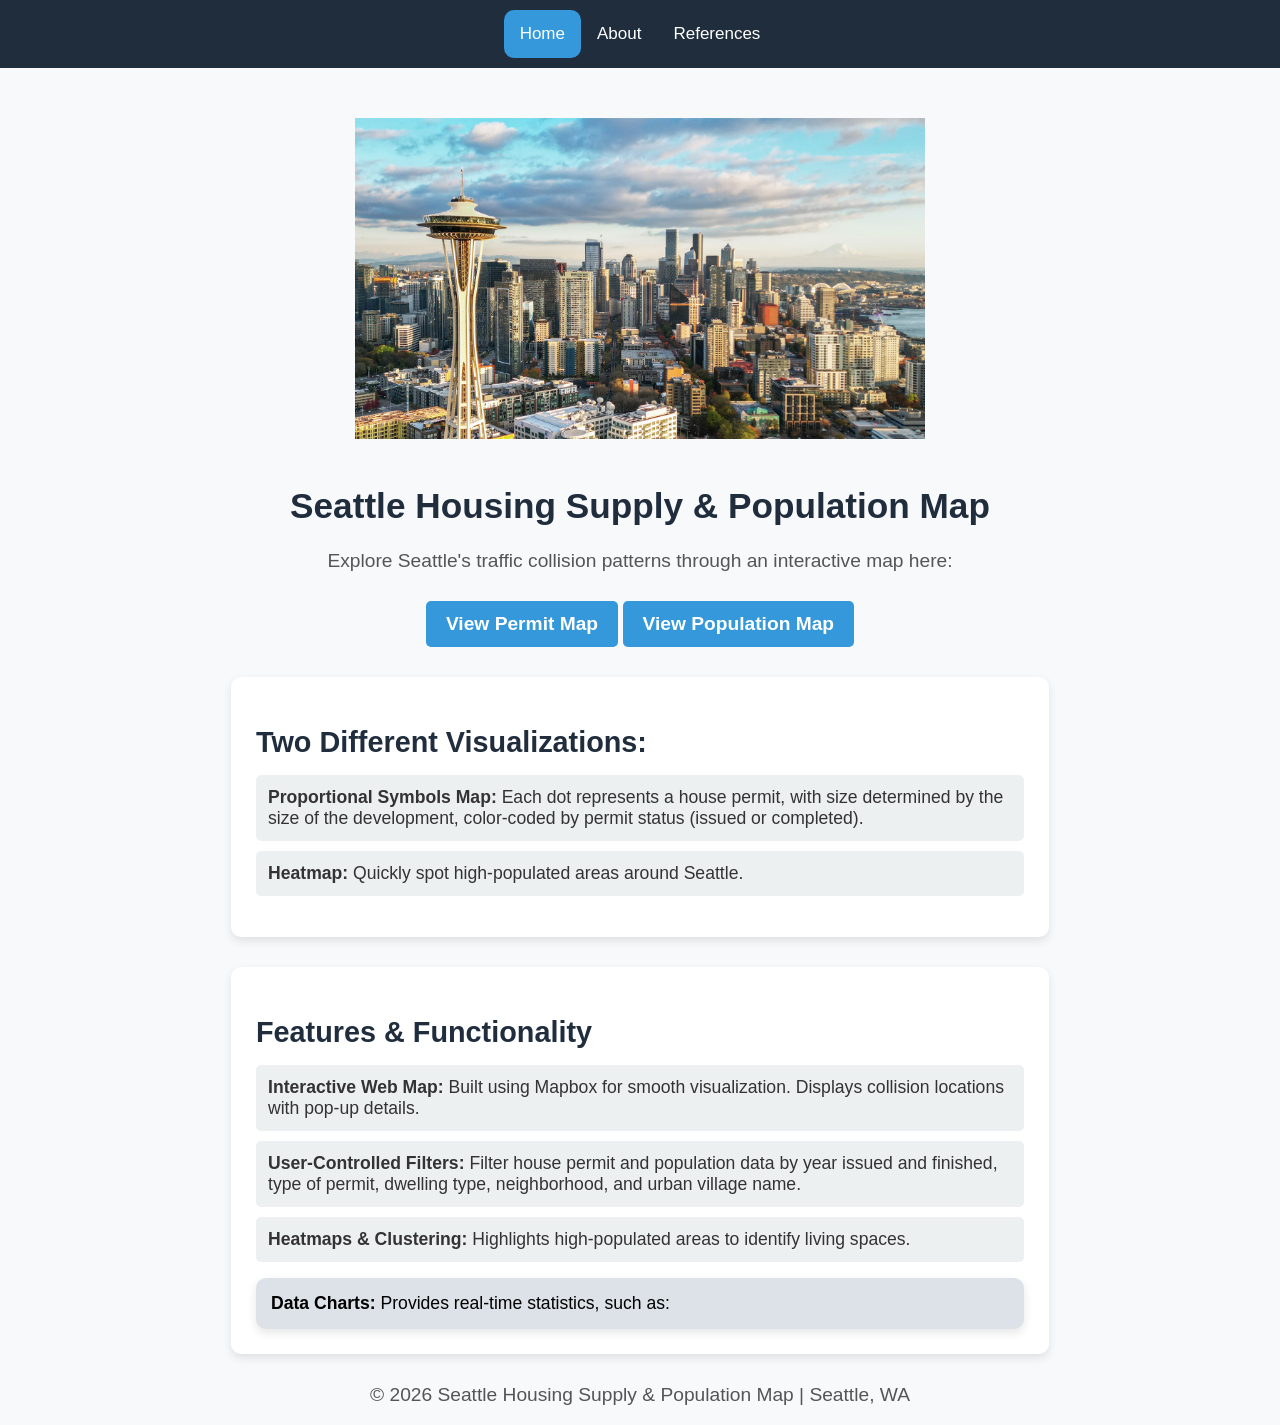
==== index.html @ 1f5eea39 "added button to pop_map" ====
<!DOCTYPE html>
<html lang="en">
<head>
    <meta charset="UTF-8">
    <meta name="viewport" content="width=device-width, initial-scale=1.0">
    <title>Seattle Housing Supply & Population Map</title>
    <link rel="stylesheet" href="css/webstyle.css">
    <link rel="icon" type="image/png" href="img/map_favicon.png">
    <link rel="stylesheet" href="https://cdnjs.cloudflare.com/ajax/libs/font-awesome/4.7.0/css/font-awesome.min.css">
</head>
<body>
    <div class="topnav" id="myTopnav">
        <a href="house_map.html" class="active">Home</a>
        <a href="about.html">About</a>
        <a href="references.html">References</a>
        <a href="javascript:void(0);" class="icon" onclick="toggleMenu()">
            <i class="fa fa-bars"></i>
        </a>
    </div>

    <header>
        <img src="img/seattle_view.jpg" alt="Pic of Seattle" class="front-page-image">
        <h1>Seattle Housing Supply & Population Map</h1>
        <p>Explore Seattle's traffic collision patterns through an interactive map here:</p>
        <a href="house_map.html" class="map-button">View Permit Map</a>
        <a href="pop_map.html" class="map-button">View Population Map</a>
    </header>

    <div class="content">
        <h2>Two Different Visualizations:</h2>
        <ul>
            <li><strong>Proportional Symbols Map:</strong> Each dot represents a house permit, with size determined by the size of the development, color-coded by permit status (issued or completed).</li>
            <li><strong>Heatmap:</strong> Quickly spot high-populated areas around Seattle.</li>
        </ul>
    </div>

    <div class="content">
        <h2>Features & Functionality</h2>
        <ul>
            <li><strong>Interactive Web Map:</strong> Built using Mapbox for smooth visualization. Displays collision locations with pop-up details.</li>
            <li><strong>User-Controlled Filters:</strong> Filter house permit and population data by year issued and finished, type of permit, dwelling type, neighborhood, and urban village name.</li>
            <li><strong>Heatmaps & Clustering:</strong> Highlights high-populated areas to identify living spaces.</li>
        </ul>
        
        <button class="accordion"><strong>Data Charts: </strong>Provides real-time statistics, such as:</button>
        <div class="panel">
            <ul>
                <li>🔹 Yearly housing permits.</li>
                <li>🔹 Trends over time.</li>
            </ul>
        </div>
    </div>

    <footer>
        <p>© 2026 Seattle Housing Supply & Population Map | Seattle, WA</p>
    </footer>

    <script>
        function toggleMenu() {
            var x = document.getElementById("myTopnav");
            if (x.className === "topnav") {
                x.className += " responsive";
            } else {
                x.className = "topnav";
            }
        }
    </script>

    <script src="js/actions.js"></script>

</body>
</html>
---- css/webstyle.css ----
/* Global Styles */
body {
  font-family: 'Inter', sans-serif;
  margin: 0;
  padding: 0;
  background-color: #f8f9fa;
  color: #333;
  text-align: center;
}

/* Top Navigation Bar */
.topnav {
  background-color: #1f2d3d; /* Match original nav color */
  overflow: hidden;
  display: flex;
  justify-content: center;
  padding: 10px 0;
}

.topnav a {
  color: #ffffff;
  text-align: center;
  padding: 14px 16px;
  text-decoration: none;
  font-size: 17px;
  transition: 0.3s;
}

.topnav a:hover {
  background-color: #c5c5c5;
  color: #1f2d3d;
  border-radius: 10px;
}

.topnav a.active {
  background-color: #3498db;
  color: white;
  border-radius: 10px;
}

/* Responsive Menu Button */
.topnav .icon {
  display: none;
  color: white;
  font-size: 22px;
  cursor: pointer;
  padding: 14px 16px;
}

/* Responsive Design */
@media (max-width: 768px) {
  .topnav a { display: none; }
  .topnav a.icon {
    float: right;
    display: block;
  }

  .topnav.responsive {
    flex-direction: column;
    align-items: center;
  }

  .topnav.responsive a {
    display: block;
    width: 100%;
    text-align: center;
  }
}

/* Main Navigation Bar */
nav {
  background: #1f2d3d;
  padding: 15px 0;
}

nav ul {
  list-style: none;
  padding: 0;
  margin: 0;
  display: flex;
  justify-content: center;
}

nav ul li {
  margin: 0 20px;
}

nav ul li a {
  display: block;
  text-decoration: none;
  color: #ffffff;
  font-size: 18px;
  font-weight: 600;
  padding: 12px 20px;
  transition: background 0.3s, color 0.3s;
  border-radius: 10px;
}

nav ul li a:hover {
  background: #c5c5c5;
  color: #1f2d3d;
}

/* Accordion Styling */
.accordion {
  background-color: #dce2e7; /* Match navigation bar color */
  color: #000000;
  cursor: pointer;
  padding: 15px;
  width: 100%;
  text-align: left;
  font-size: 1.1em;
  font-weight: normal;
  border: none;
  outline: none;
  border-radius: 10px;
  transition: background 0.3s, color 0.3s;
  box-shadow: 0 4px 10px rgba(0, 0, 0, 0.1);
}

.accordion:hover, .accordion.active {
  background-color: #93bad4; /* Match active nav link */
  color: rgb(0, 0, 0);
}

/* Style the accordion panel */
.panel {
  padding: 15px;
  background: #ffffff;
  display: none;
  overflow: hidden;
  border-radius: 10px;
  box-shadow: 0 4px 10px rgba(0, 0, 0, 0.1);
  margin-top: 10px;
}

/* Header */
header {
  margin-top: 50px;
}

h1 {
  font-size: 2.2em;
  font-weight: 700;
  color: #1f2d3d;
}

p {
  font-size: 1.2em;
  color: #555;
}

/* Front Page Image */
.front-page-image {
  width: 570px;
  height: auto;
  margin-bottom: 20px;
}

/* Map Button */
.map-button {
  display: inline-block;
  padding: 12px 20px;
  margin-top: 10px;
  font-size: 1.2em;
  font-weight: bold;
  color: white;
  background: #3498db;
  text-decoration: none;
  border-radius: 5px;
  transition: 0.3s;
}

.map-button:hover {
  background: #217dbb;
}

/* Content Box */
.content {
  background: #ffffff;
  padding: 25px;
  margin: 30px auto;
  width: 60%;
  border-radius: 10px;
  box-shadow: 0 4px 10px rgba(0, 0, 0, 0.1);
  text-align: left;
}

.content h2 {
  color: #1f2d3d;
  font-size: 1.8em;
  margin-bottom: 15px;
}

/* List Styling */
ul {
  list-style: none;
  padding: 0;
}

ul li {
  background: #ecf0f1;
  margin: 10px 0;
  padding: 12px;
  border-radius: 5px;
  font-size: 1.1em;
  transition: 0.3s;
}

/* Responsive Design */
@media (max-width: 768px) {
  .content {
      width: 90%;
  }
}
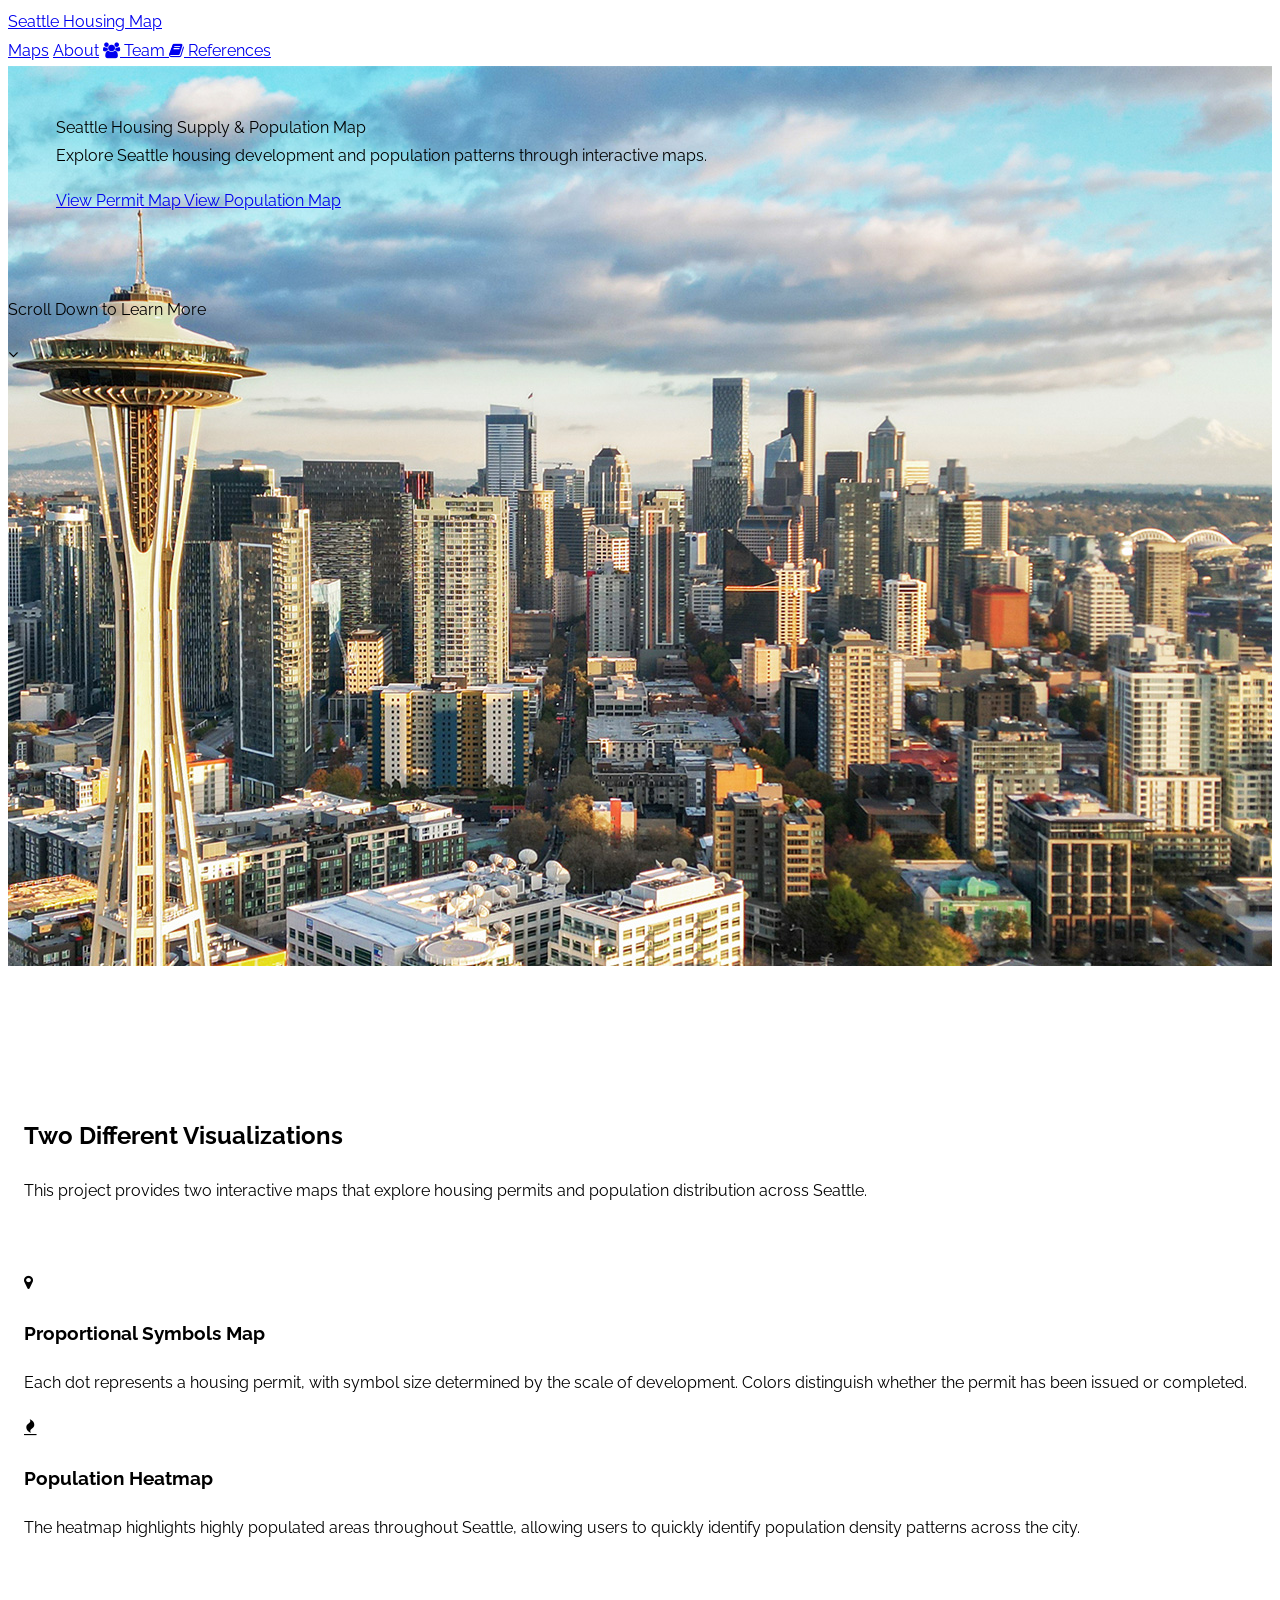
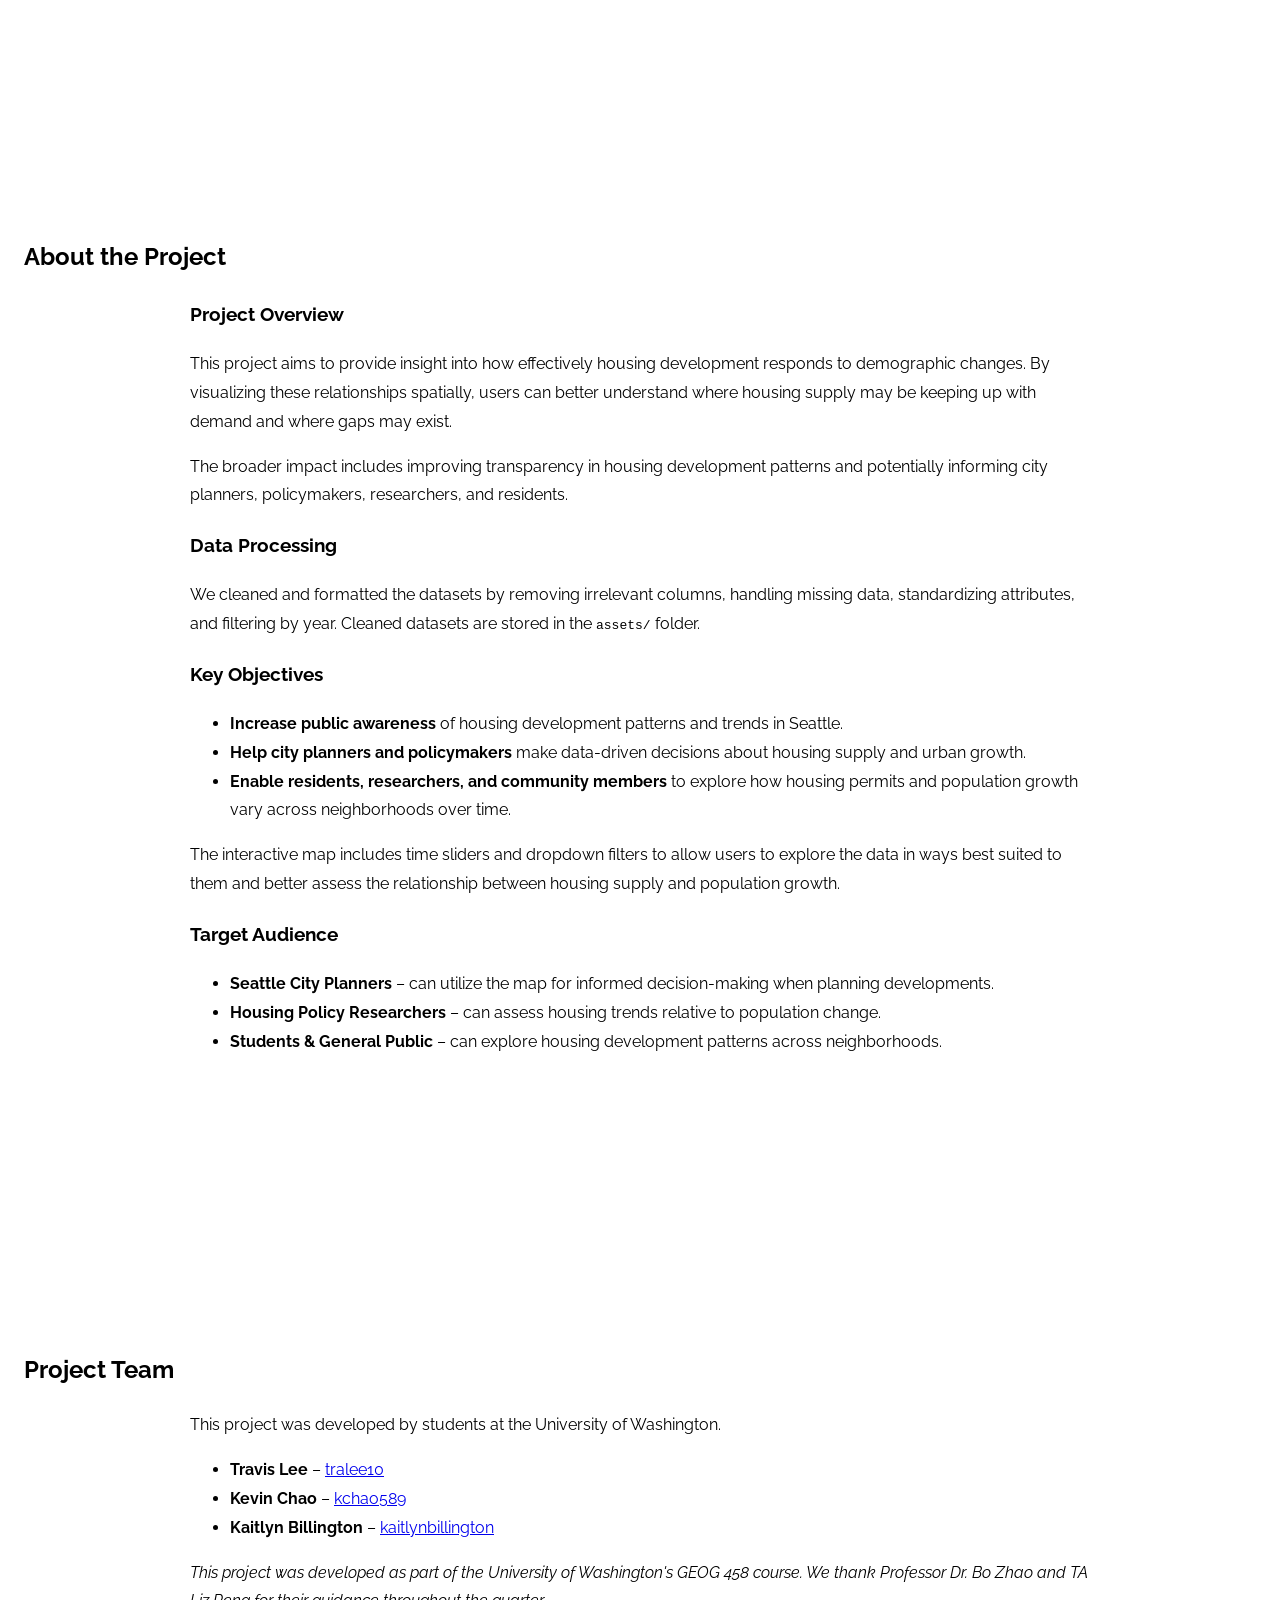
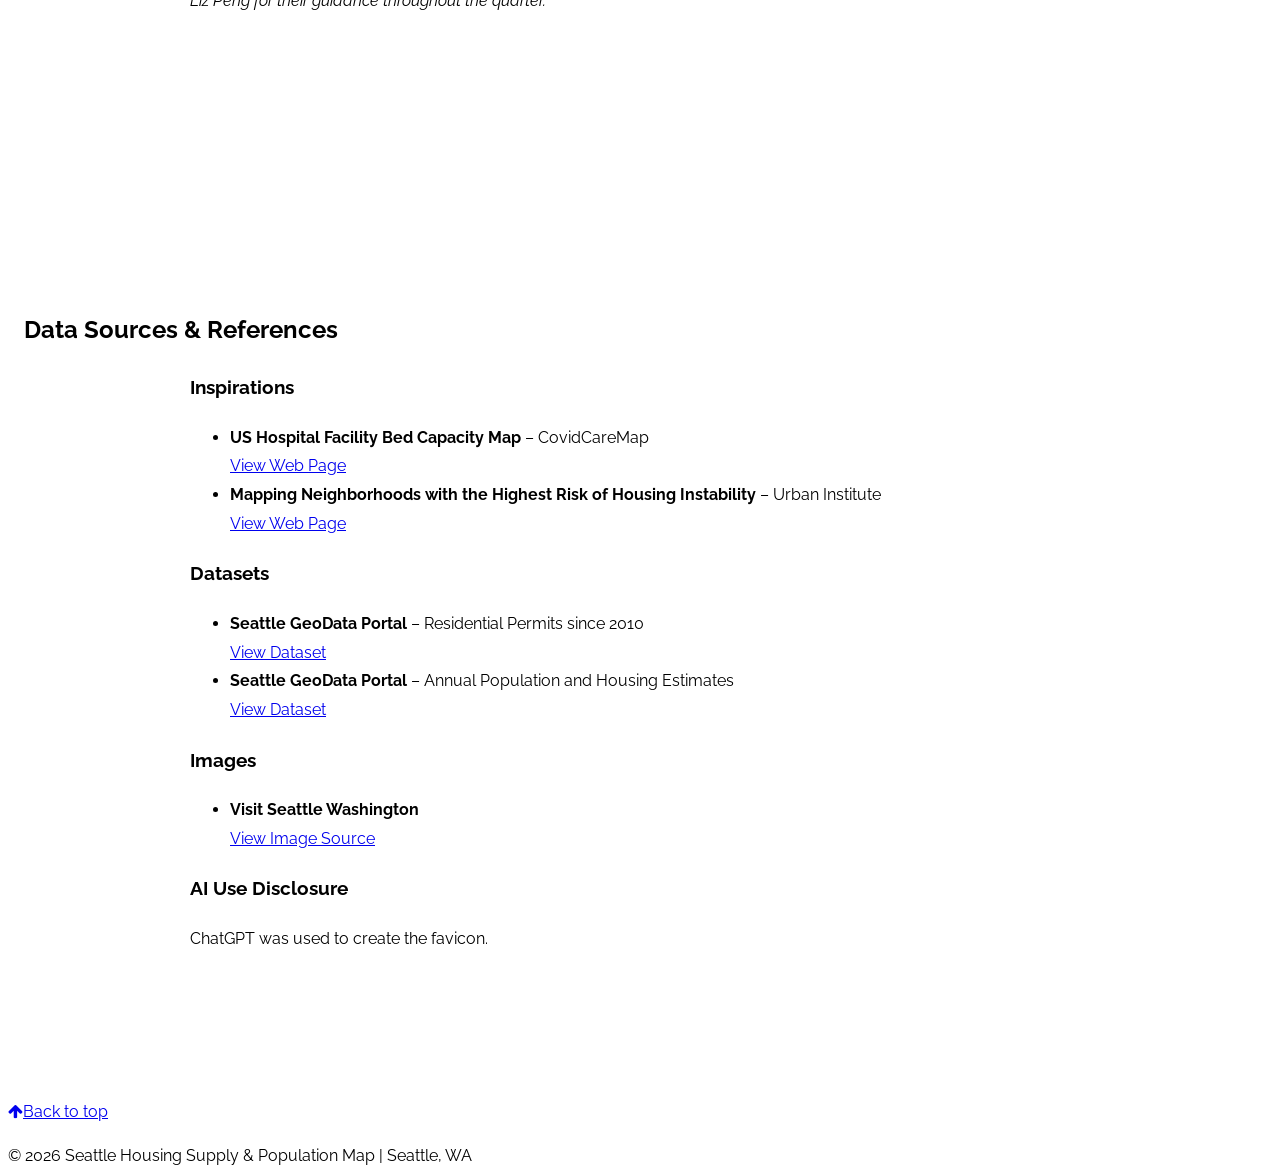
==== commit cc6201d1: "Add files via upload" ====
--- a/index.html
+++ b/index.html
@@ -1,72 +1,356 @@
 <!DOCTYPE html>
-<html lang="en">
+<html>
 <head>
-    <meta charset="UTF-8">
-    <meta name="viewport" content="width=device-width, initial-scale=1.0">
-    <title>Seattle Housing Supply & Population Map</title>
-    <link rel="stylesheet" href="css/webstyle.css">
-    <link rel="icon" type="image/png" href="img/map_favicon.png">
-    <link rel="stylesheet" href="https://cdnjs.cloudflare.com/ajax/libs/font-awesome/4.7.0/css/font-awesome.min.css">
+
+<title>Seattle Housing Supply & Population Map</title>
+<meta charset="UTF-8">
+<meta name="viewport" content="width=device-width, initial-scale=1">
+<link rel="stylesheet" href="https://www.w3schools.com/w3css/5/w3.css">
+<link rel="stylesheet" href="https://fonts.googleapis.com/css?family=Raleway">
+<link rel="stylesheet" href="https://cdnjs.cloudflare.com/ajax/libs/font-awesome/4.7.0/css/font-awesome.min.css">
+
+<link rel="icon" type="image/png" href="img/map_favicon.png">
+<style>
+
+body,h1,h2,h3,h4,h5,h6{
+font-family:"Raleway",sans-serif
+}
+
+body,html{
+height:100%;
+line-height:1.8;
+scroll-behavior:smooth;
+}
+
+/* header image */
+
+.bgimg{
+background-position:center;
+background-size:cover;
+background-image:url("img/seattle_view.jpg");
+min-height:100%;
+}
+
+</style>
+
 </head>
+
+
 <body>
-    <div class="topnav" id="myTopnav">
-        <a href="house_map.html" class="active">Home</a>
-        <a href="about.html">About</a>
-        <a href="references.html">References</a>
-        <a href="javascript:void(0);" class="icon" onclick="toggleMenu()">
-            <i class="fa fa-bars"></i>
-        </a>
-    </div>
-
-    <header>
-        <img src="img/seattle_view.jpg" alt="Pic of Seattle" class="front-page-image">
-        <h1>Seattle Housing Supply & Population Map</h1>
-        <p>Explore Seattle's traffic collision patterns through an interactive map here:</p>
-        <a href="house_map.html" class="map-button">View Permit Map</a>
-        <a href="pop_map.html" class="map-button">View Population Map</a>
-    </header>
-
-    <div class="content">
-        <h2>Two Different Visualizations:</h2>
-        <ul>
-            <li><strong>Proportional Symbols Map:</strong> Each dot represents a house permit, with size determined by the size of the development, color-coded by permit status (issued or completed).</li>
-            <li><strong>Heatmap:</strong> Quickly spot high-populated areas around Seattle.</li>
-        </ul>
-    </div>
-
-    <div class="content">
-        <h2>Features & Functionality</h2>
-        <ul>
-            <li><strong>Interactive Web Map:</strong> Built using Mapbox for smooth visualization. Displays collision locations with pop-up details.</li>
-            <li><strong>User-Controlled Filters:</strong> Filter house permit and population data by year issued and finished, type of permit, dwelling type, neighborhood, and urban village name.</li>
-            <li><strong>Heatmaps & Clustering:</strong> Highlights high-populated areas to identify living spaces.</li>
-        </ul>
-        
-        <button class="accordion"><strong>Data Charts: </strong>Provides real-time statistics, such as:</button>
-        <div class="panel">
-            <ul>
-                <li>🔹 Yearly housing permits.</li>
-                <li>🔹 Trends over time.</li>
-            </ul>
-        </div>
-    </div>
-
-    <footer>
-        <p>© 2026 Seattle Housing Supply & Population Map | Seattle, WA</p>
-    </footer>
-
-    <script>
-        function toggleMenu() {
-            var x = document.getElementById("myTopnav");
-            if (x.className === "topnav") {
-                x.className += " responsive";
-            } else {
-                x.className = "topnav";
-            }
-        }
-    </script>
-
-    <script src="js/actions.js"></script>
+
+<!-- NAVBAR -->
+
+<div class="w3-top">
+<div class="w3-bar w3-white w3-card">
+
+<a href="#home" class="w3-bar-item w3-button w3-wide">
+Seattle Housing Map
+</a>
+
+<div class="w3-right w3-hide-small">
+
+<a href="#maps" class="w3-bar-item w3-button">Maps</a>
+<a href="#about" class="w3-bar-item w3-button">About</a>
+
+<a href="#team" class="w3-bar-item w3-button">
+<i class="fa fa-users"></i> Team
+</a>
+
+<a href="#references" class="w3-bar-item w3-button">
+<i class="fa fa-book"></i> References
+</a>
+
+</div>
+
+</div>
+</div>
+
+
+
+<!-- HEADER -->
+
+<header class="bgimg w3-display-container w3-grayscale-min" id="home">
+
+<div class="w3-display-left w3-text-white" style="padding:48px">
+
+<span class="w3-jumbo w3-hide-small">
+Seattle Housing Supply & Population Map
+</span>
+
+<br>
+
+<span class="w3-large">
+Explore Seattle housing development and population patterns through interactive maps.
+</span>
+
+<p>
+
+<a href="house_map.html"
+class="w3-button w3-white w3-padding-large w3-large w3-margin-top">
+
+View Permit Map
+
+</a>
+
+<a href="pop_map.html"
+class="w3-button w3-light-grey w3-padding-large w3-large w3-margin-top">
+
+View Population Map
+
+</a>
+
+</p>
+
+</div>
+
+<div class="w3-display-bottommiddle w3-text-white w3-center" style="padding-bottom:24px">
+<p class="w3-large">Scroll Down to Learn More</p>
+<i class="fa fa-angle-down w3-xlarge"></i>
+</div>
+
+</header>
+
+
+
+<!-- MAPS SECTION -->
+
+<div class="w3-container w3-center" style="padding:128px 16px" id="maps">
+
+<h2>Two Different Visualizations</h2>
+
+<p class="w3-large">
+This project provides two interactive maps that explore housing permits and population distribution across Seattle.
+</p>
+
+<div class="w3-row-padding" style="margin-top:64px">
+
+<div class="w3-half">
+
+<i class="fa fa-map-marker w3-margin-bottom w3-jumbo"></i>
+
+<h3>Proportional Symbols Map</h3>
+
+<p>
+Each dot represents a housing permit, with symbol size determined by the scale of development.
+Colors distinguish whether the permit has been issued or completed.
+</p>
+
+</div>
+
+<div class="w3-half">
+
+<i class="fa fa-fire w3-margin-bottom w3-jumbo"></i>
+
+<h3>Population Heatmap</h3>
+
+<p>
+The heatmap highlights highly populated areas throughout Seattle, allowing users to quickly identify
+population density patterns across the city.
+</p>
+
+</div>
+
+</div>
+
+</div>
+
+
+
+<!-- ABOUT SECTION -->
+
+<div class="w3-container w3-light-grey" style="padding:128px 16px" id="about">
+
+<h2 class="w3-center">About the Project</h2>
+
+<div style="max-width:900px;margin:auto">
+
+<h3>Project Overview</h3>
+
+<p>
+This project aims to provide insight into how effectively housing development responds to demographic changes.
+By visualizing these relationships spatially, users can better understand where housing supply may be keeping
+up with demand and where gaps may exist.
+</p>
+
+<p>
+The broader impact includes improving transparency in housing development patterns and potentially informing
+city planners, policymakers, researchers, and residents.
+</p>
+
+
+<h3>Data Processing</h3>
+
+<p>
+We cleaned and formatted the datasets by removing irrelevant columns, handling missing data,
+standardizing attributes, and filtering by year. Cleaned datasets are stored in the
+<code>assets/</code> folder.
+</p>
+
+
+<h3>Key Objectives</h3>
+
+<ul>
+
+<li><strong>Increase public awareness</strong> of housing development patterns and trends in Seattle.</li>
+<li><strong>Help city planners and policymakers</strong> make data-driven decisions about housing supply and urban growth.</li>
+<li><strong>Enable residents, researchers, and community members</strong> to explore how housing permits and population growth vary across neighborhoods over time.</li>
+
+</ul>
+
+<p>
+The interactive map includes time sliders and dropdown filters to allow users to explore the data
+in ways best suited to them and better assess the relationship between housing supply and population growth.
+</p>
+
+<h3>Target Audience</h3>
+
+<ul>
+
+<li><strong>Seattle City Planners</strong> – can utilize the map for informed decision-making when planning developments.</li>
+<li><strong>Housing Policy Researchers</strong> – can assess housing trends relative to population change.</li>
+<li><strong>Students & General Public</strong> – can explore housing development patterns across neighborhoods.</li>
+
+</ul>
+
+</div>
+
+</div>
+
+
+<!-- TEAM SECTION -->
+
+<div class="w3-container" style="padding:128px 16px" id="team">
+    
+<h2 class="w3-center">Project Team</h2>
+
+<div style="max-width:900px;margin:auto">
+
+<p class="w3-large w3-center">
+This project was developed by students at the University of Washington.
+</p>
+
+<ul>
+
+<li><strong>Travis Lee</strong> – 
+<a href="https://github.com/tralee10" target="_blank">tralee10</a>
+</li>
+
+<li><strong>Kevin Chao</strong> – 
+<a href="https://github.com/kchao589" target="_blank">kchao589</a>
+</li>
+
+<li><strong>Kaitlyn Billington</strong> – 
+<a href="https://github.com/kaitlynbillington" target="_blank">kaitlynbillington</a>
+</li>
+
+</ul>
+
+<p>
+<i>
+This project was developed as part of the University of Washington's GEOG 458 course.
+We thank Professor Dr. Bo Zhao and TA Liz Peng for their guidance throughout the quarter.
+</i>
+</p>
+
+</div>
+
+</div>
+
+
+
+<!-- REFERENCES -->
+
+<div class="w3-container w3-light-grey" style="padding:128px 16px" id="references">
+
+<h2 class="w3-center">Data Sources & References</h2>
+
+<div style="max-width:900px;margin:auto">
+
+<h3>Inspirations</h3>
+
+<ul>
+
+<li>
+<strong>US Hospital Facility Bed Capacity Map</strong> – CovidCareMap
+<br>
+<a href="https://www.covidcaremap.org/maps/us-healthcare-system-capacity/#3.5/38/-96" target="_blank">
+View Web Page
+</a>
+</li>
+
+<li>
+<strong>Mapping Neighborhoods with the Highest Risk of Housing Instability</strong> – Urban Institute
+<br>
+<a href="https://www.urban.org/data-tools/mapping-neighborhoods-highest-risk-housing-instability-and-homelessness" target="_blank">
+View Web Page
+</a>
+</li>
+
+</ul>
+
+
+<h3>Datasets</h3>
+
+<ul>
+
+<li>
+<strong>Seattle GeoData Portal</strong> – Residential Permits since 2010
+<br>
+<a href="https://data-seattlecitygis.opendata.arcgis.com/datasets/SeattleCityGIS::built-units-since-2010/about" target="_blank">
+View Dataset
+</a>
+</li>
+
+<li>
+<strong>Seattle GeoData Portal</strong> – Annual Population and Housing Estimates
+<br>
+<a href="https://data-seattlecitygis.opendata.arcgis.com/datasets/SeattleCityGIS::annual-population-and-housing-estimates-for-2020-census-blocks-in-seattle/about" target="_blank">
+View Dataset
+</a>
+</li>
+
+</ul>
+
+
+<h3>Images</h3>
+
+<ul>
+
+<li>
+<strong>Visit Seattle Washington</strong>
+<br>
+<a href="https://visitseattle.org/" target="_blank">
+View Image Source
+</a>
+</li>
+
+</ul>
+
+
+<h3>AI Use Disclosure</h3>
+
+<p>
+ChatGPT was used to create the favicon.
+</p>
+
+</div>
+
+</div>
+
+
+
+<!-- FOOTER -->
+
+<footer class="w3-center w3-black w3-padding-64">
+
+<a href="#home" class="w3-button w3-light-grey">
+<i class="fa fa-arrow-up w3-margin-right"></i>Back to top
+</a>
+
+<p>© 2026 Seattle Housing Supply & Population Map | Seattle, WA</p>
+
+</footer>
+
 
 </body>
-</html>
+</html>
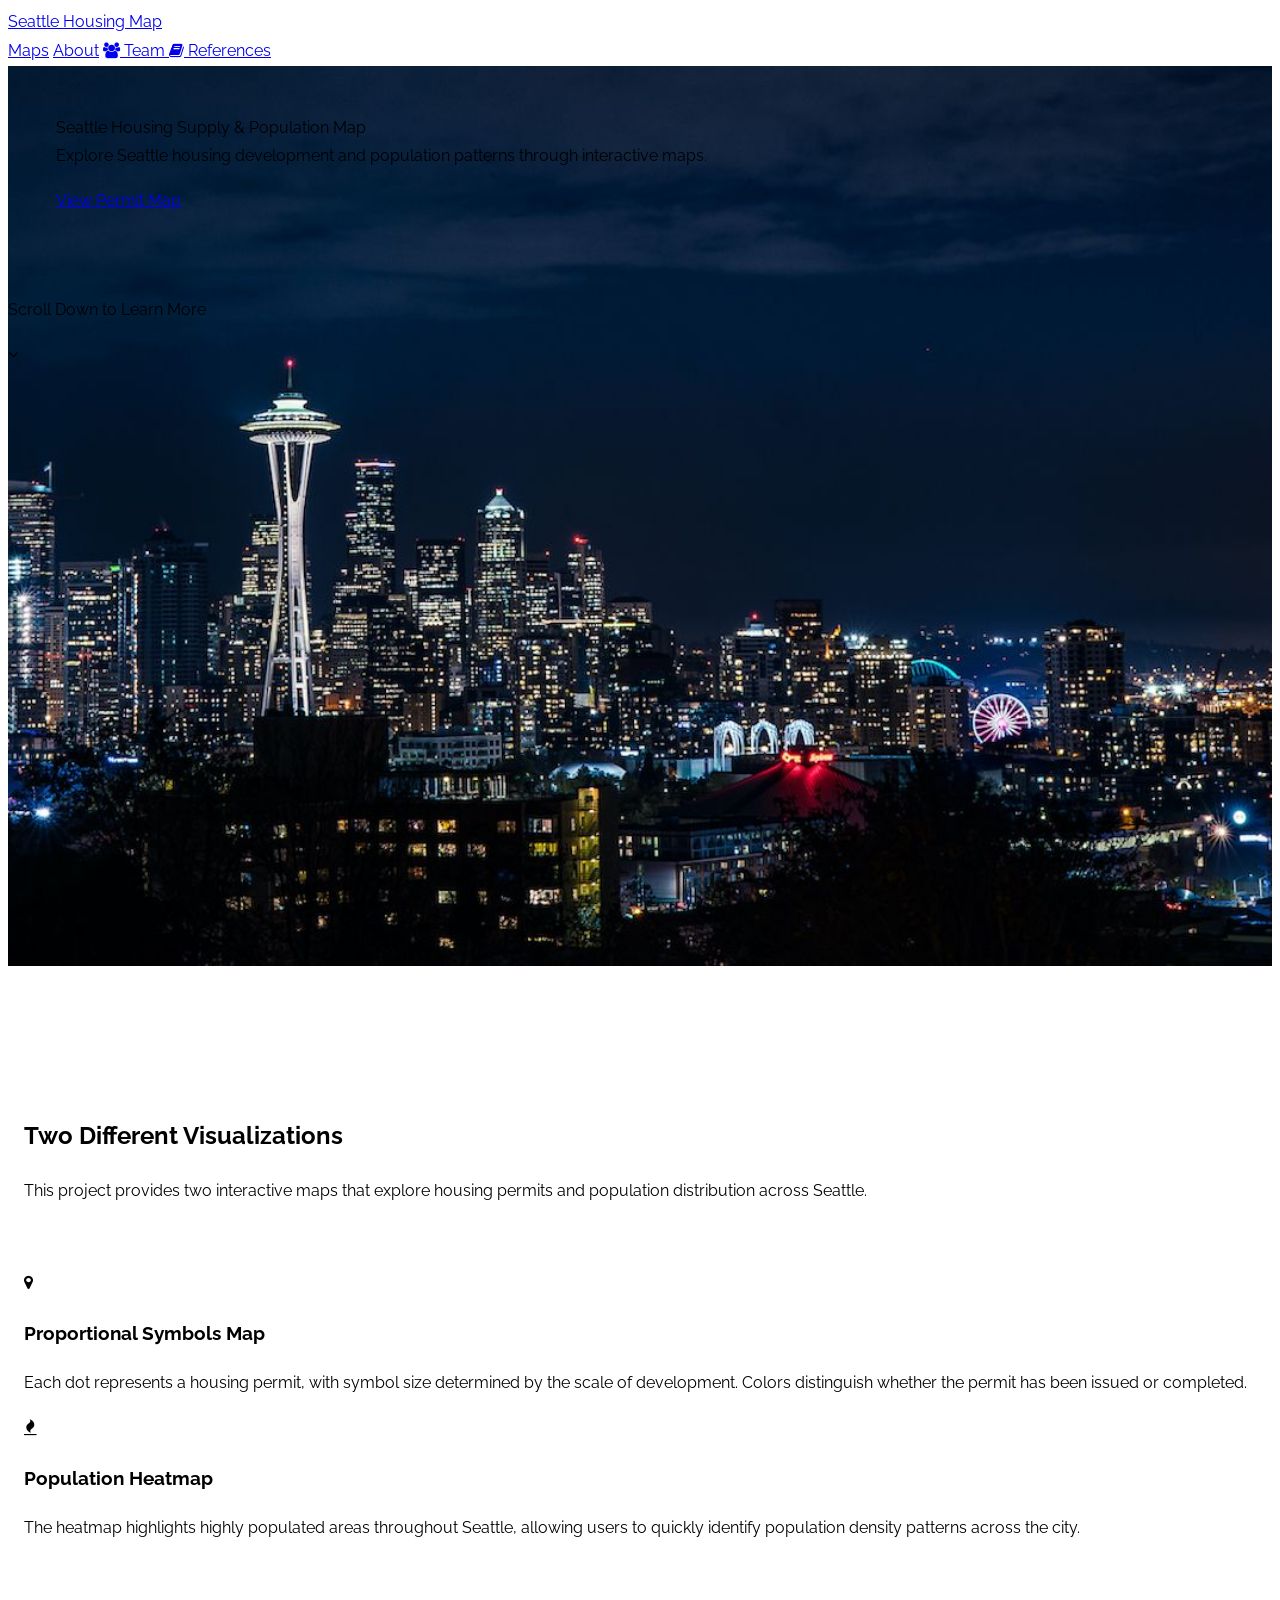
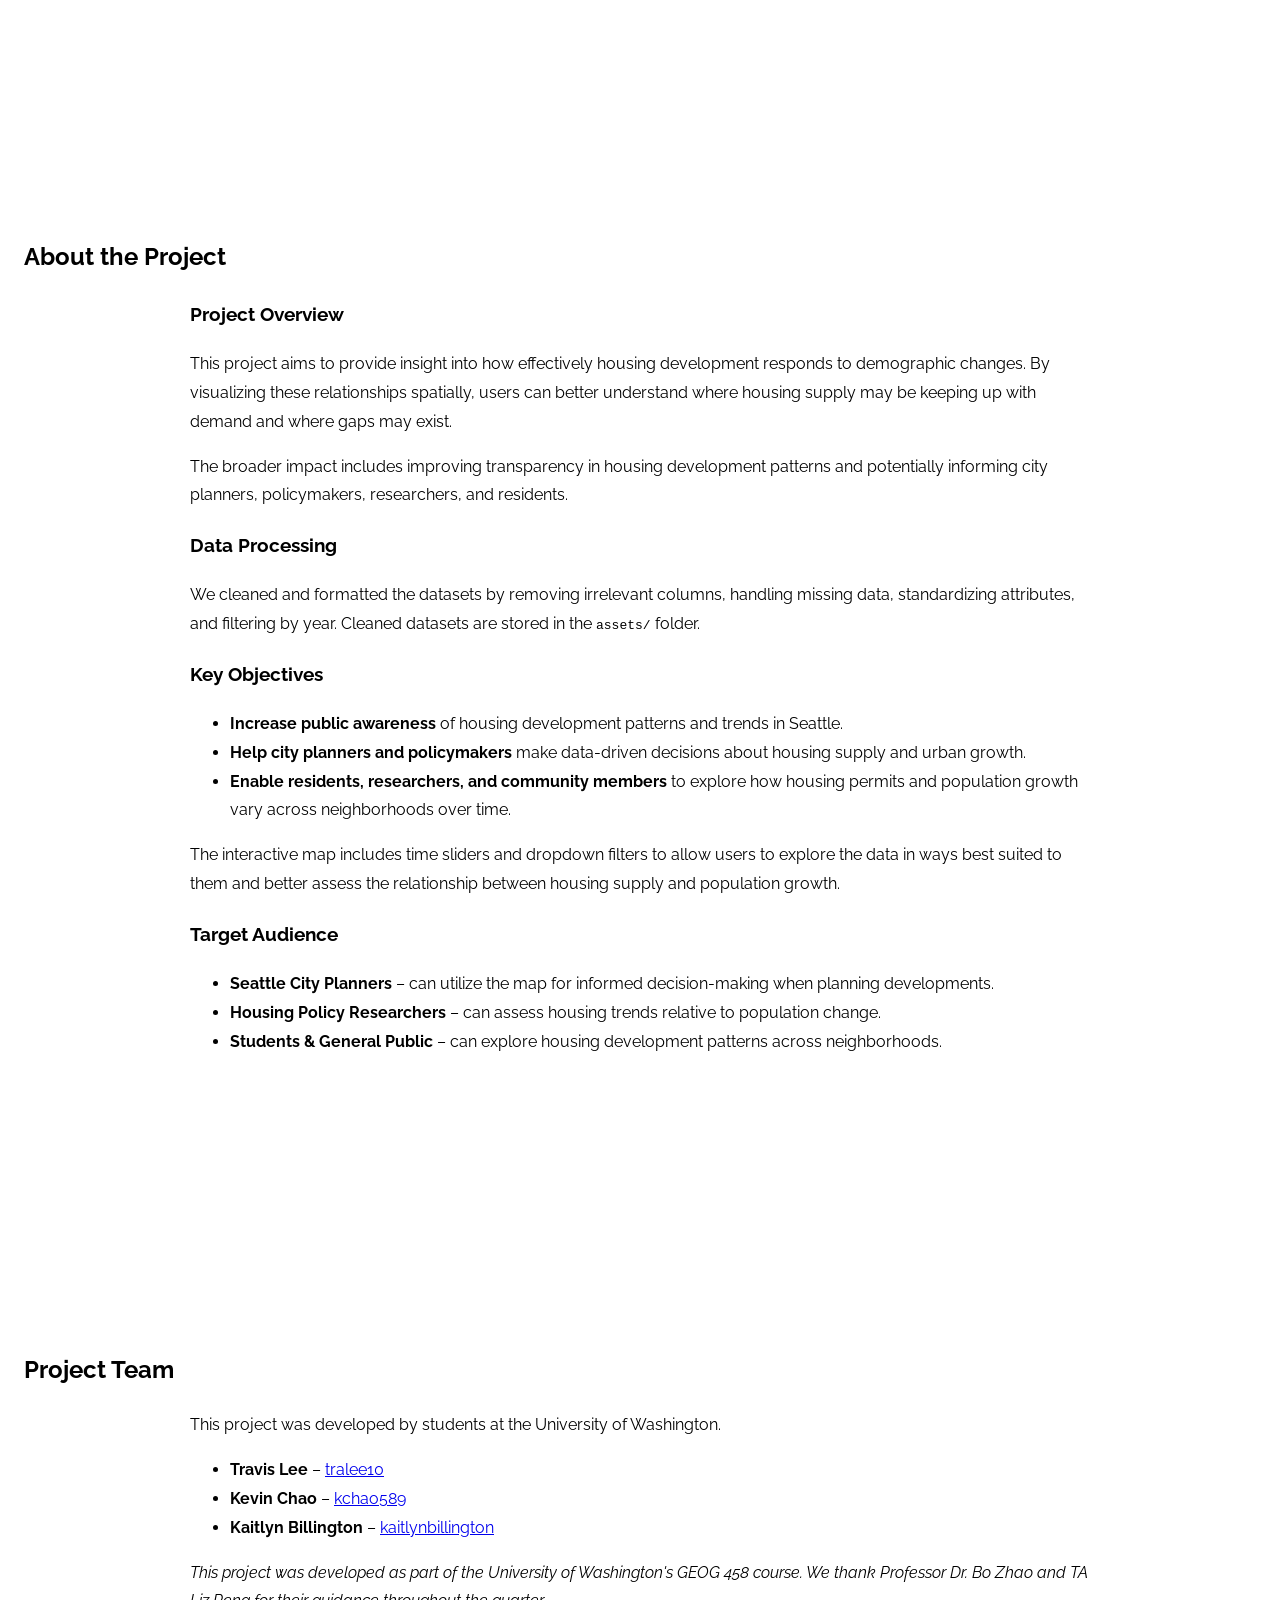
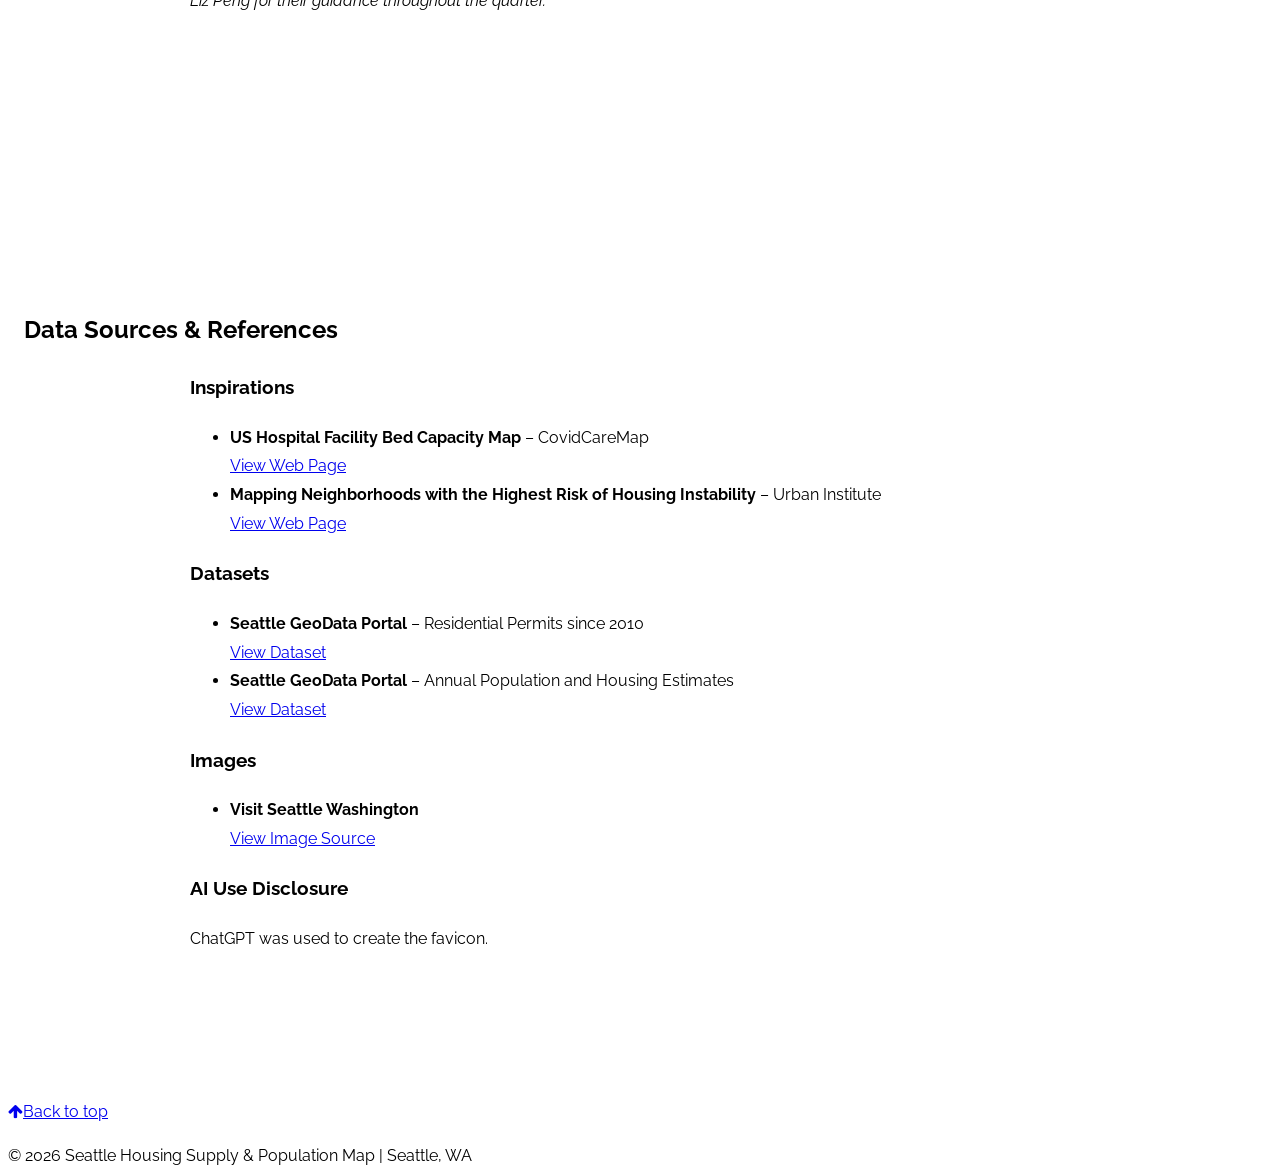
==== commit 04bcb415: "deleted "view population map" button from homepage" ====
--- a/index.html
+++ b/index.html
@@ -92,13 +92,6 @@
 
 </a>
 
-<a href="pop_map.html"
-class="w3-button w3-light-grey w3-padding-large w3-large w3-margin-top">
-
-View Population Map
-
-</a>
-
 </p>
 
 </div>
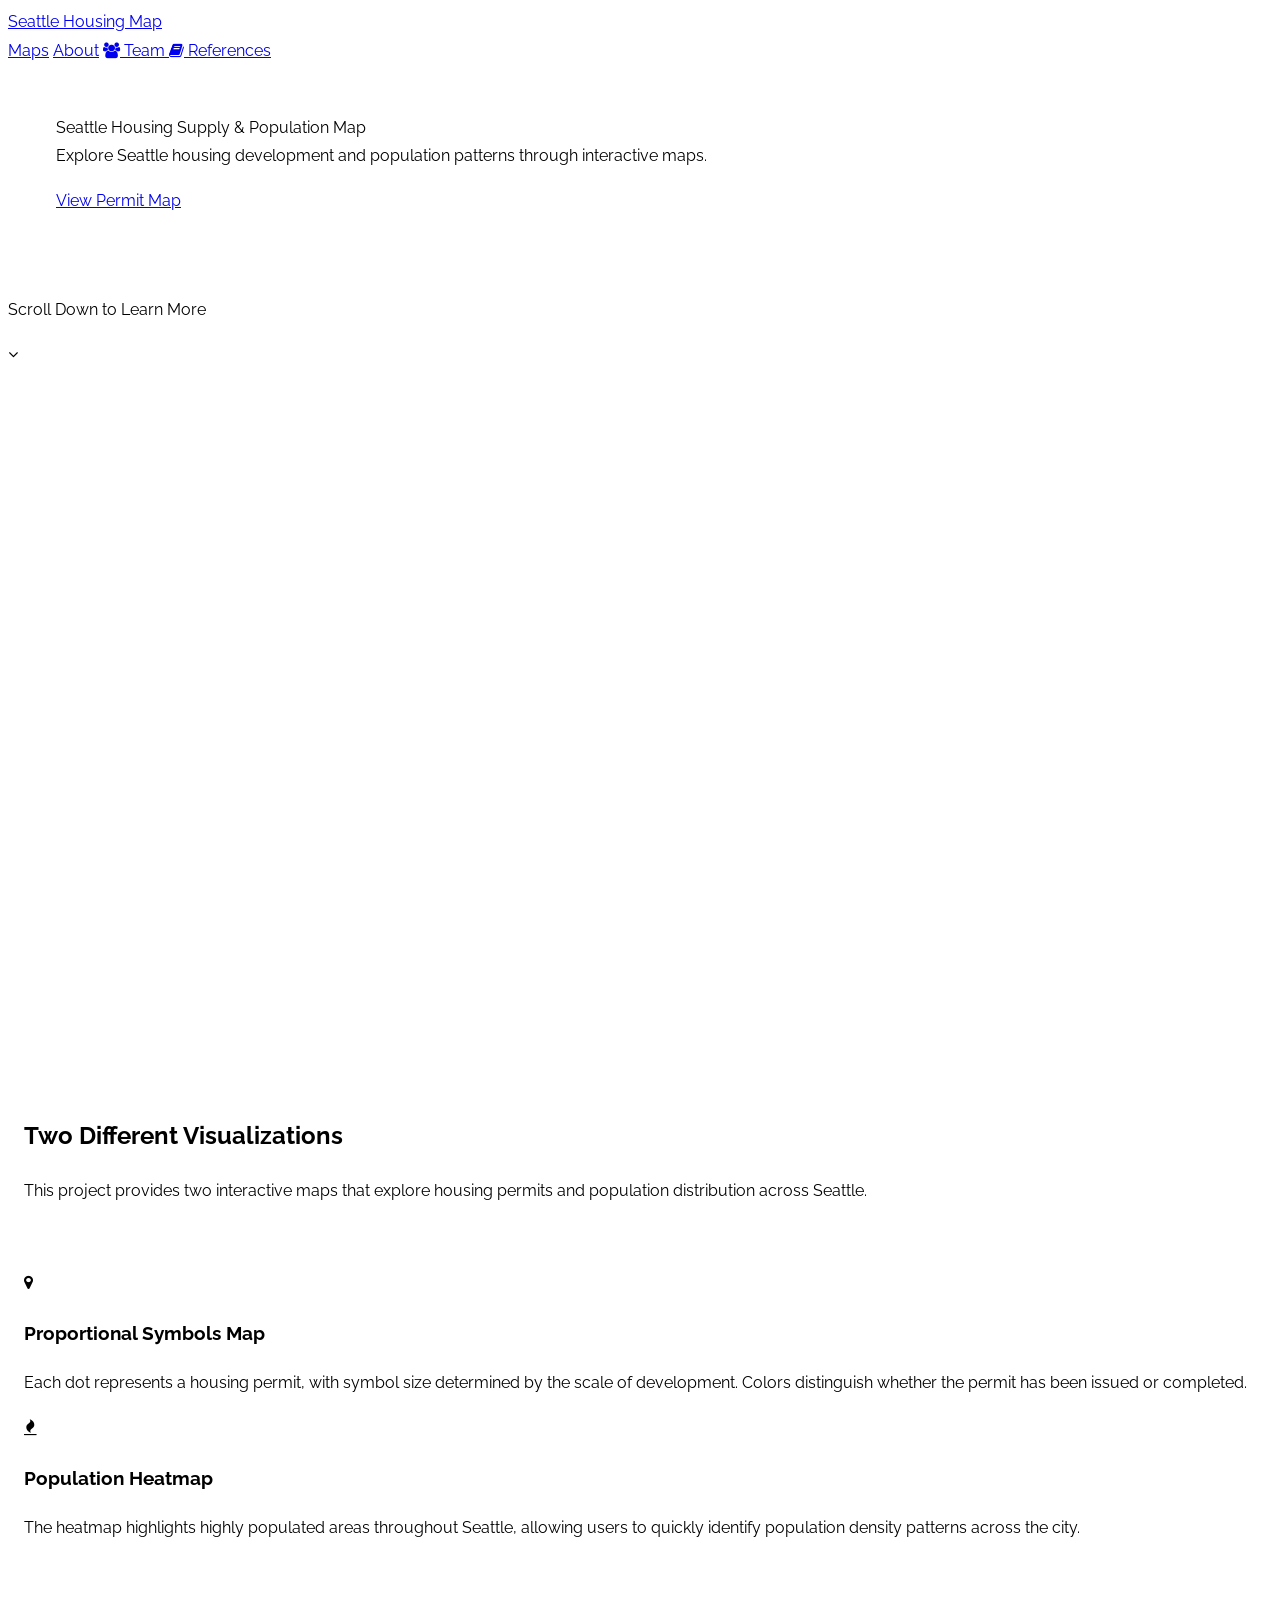
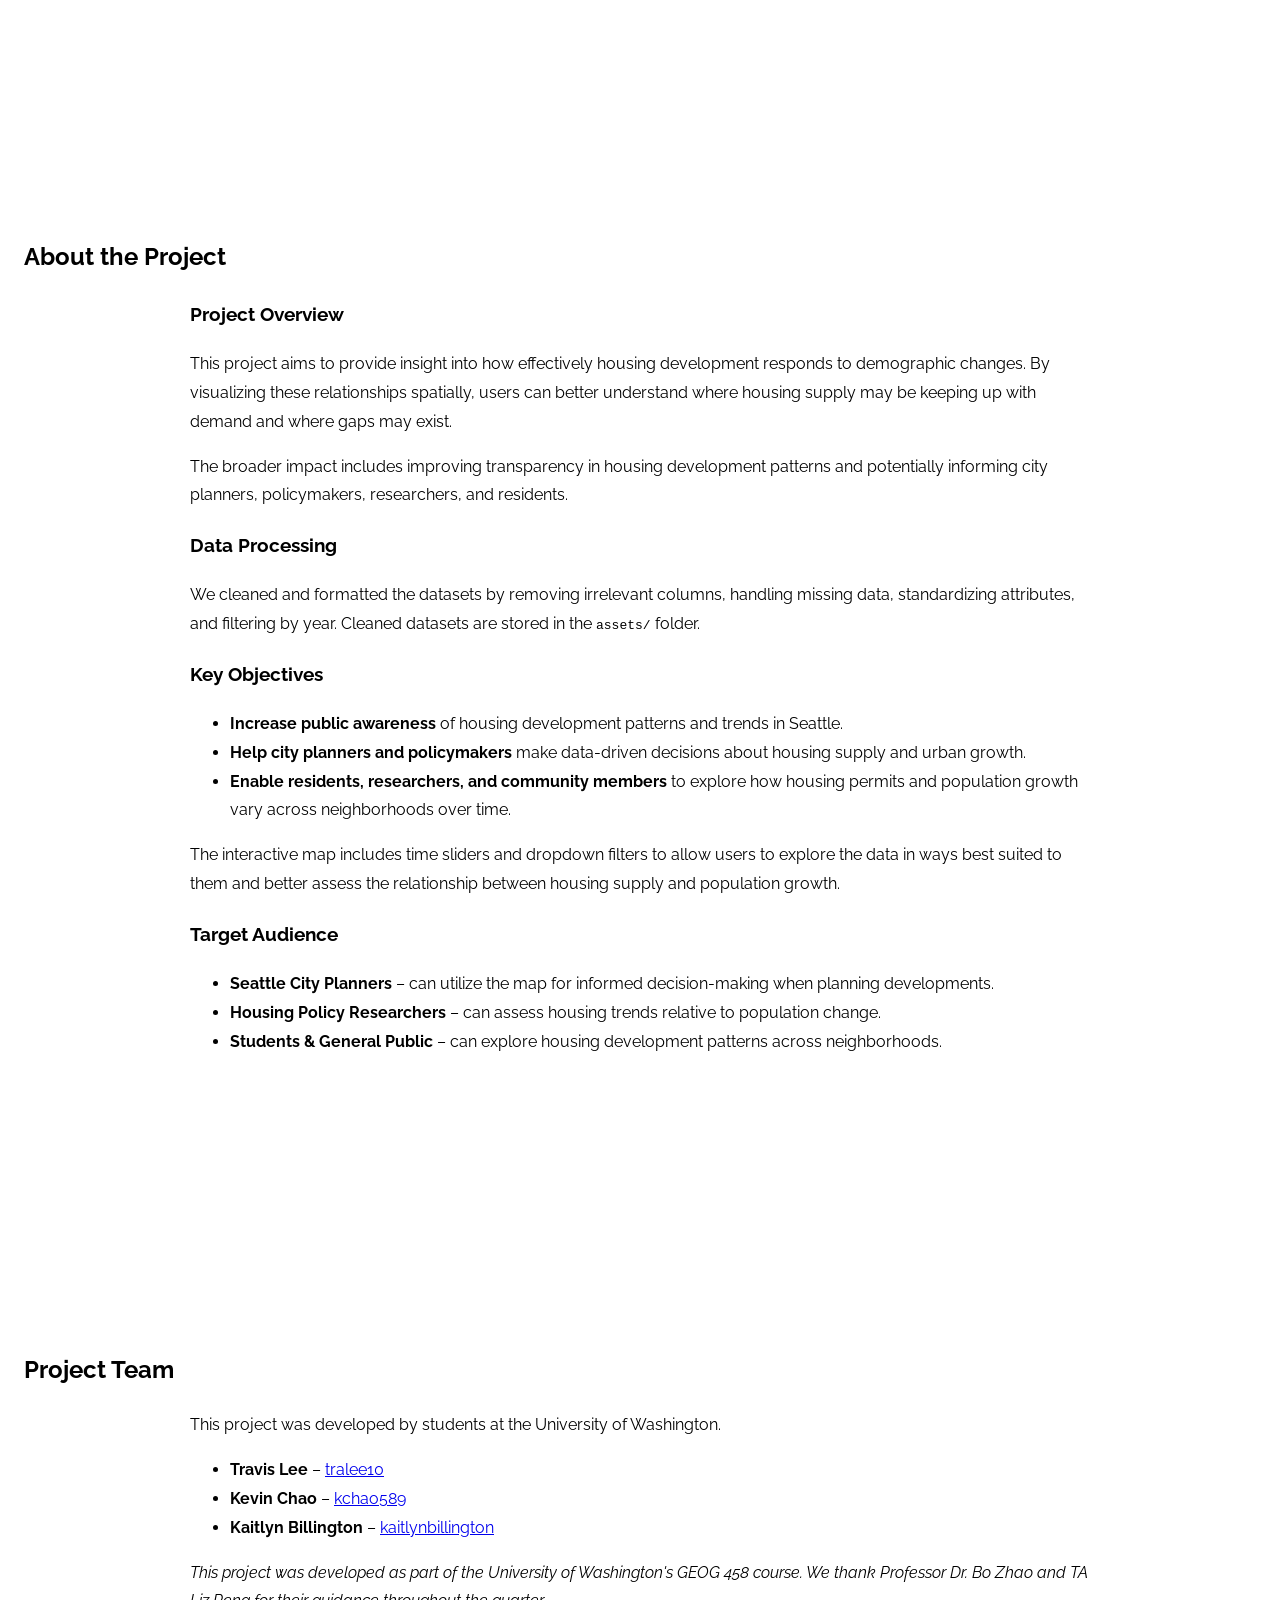
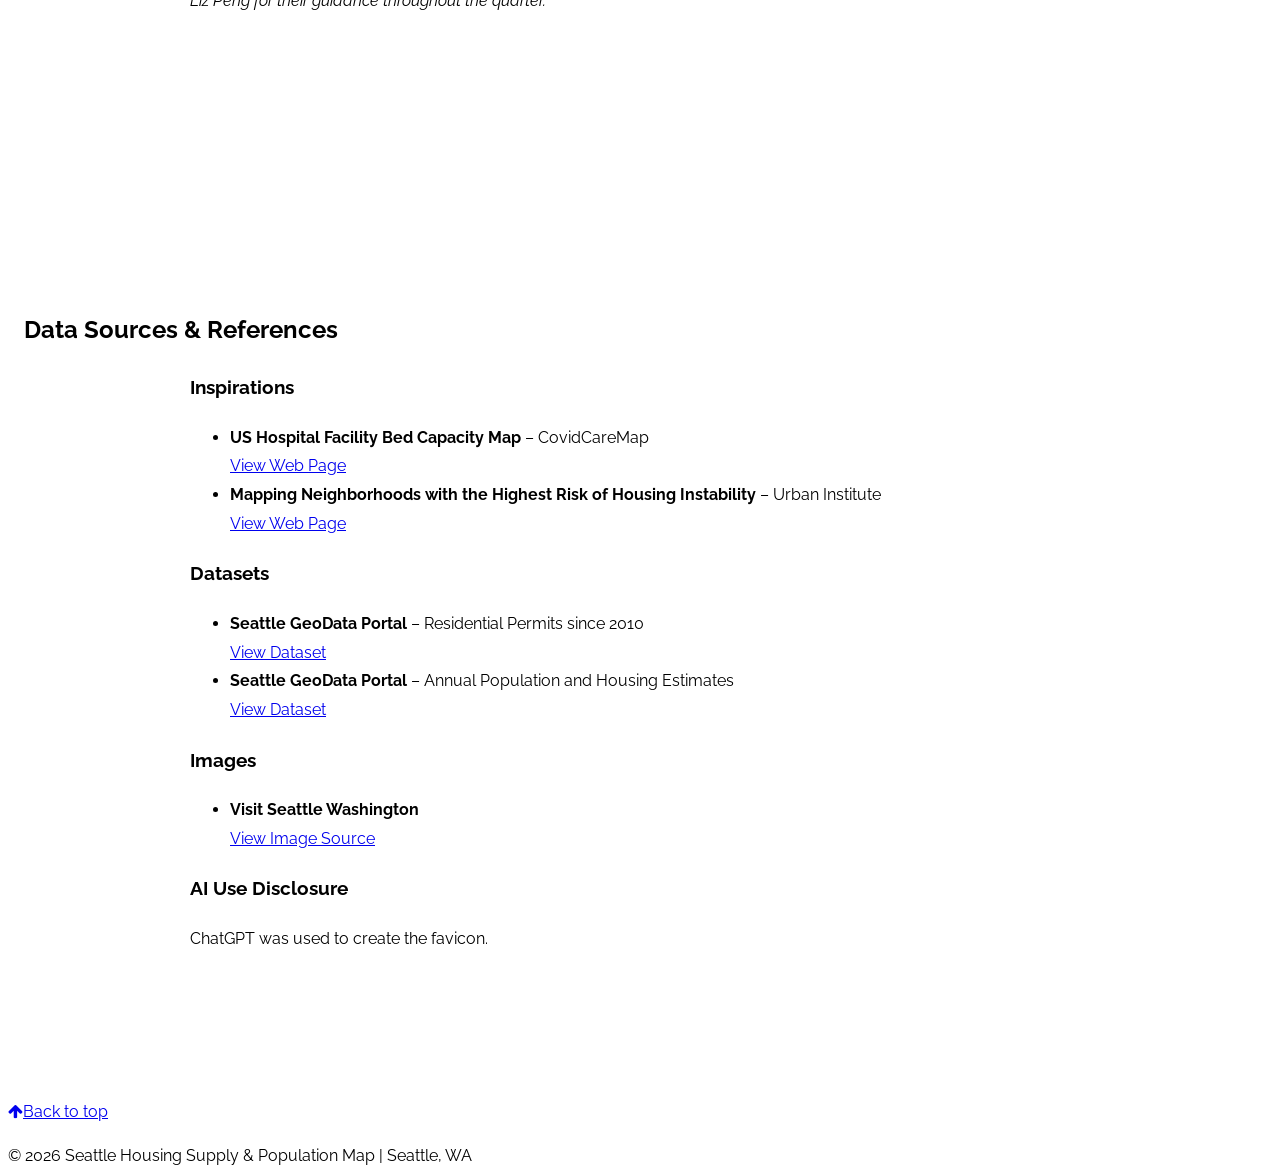
==== commit ff6a2e86: "Update index.html" ====
--- a/index.html
+++ b/index.html
@@ -27,7 +27,7 @@
 .bgimg{
 background-position:center;
 background-size:cover;
-background-image:url("img/seattle_view.jpg");
+background-image:url("img/housemap.png");
 min-height:100%;
 }
 
@@ -91,6 +91,7 @@
 View Permit Map
 
 </a>
+
 
 </p>
 
@@ -346,4 +347,4 @@
 
 
 </body>
-</html>+</html>
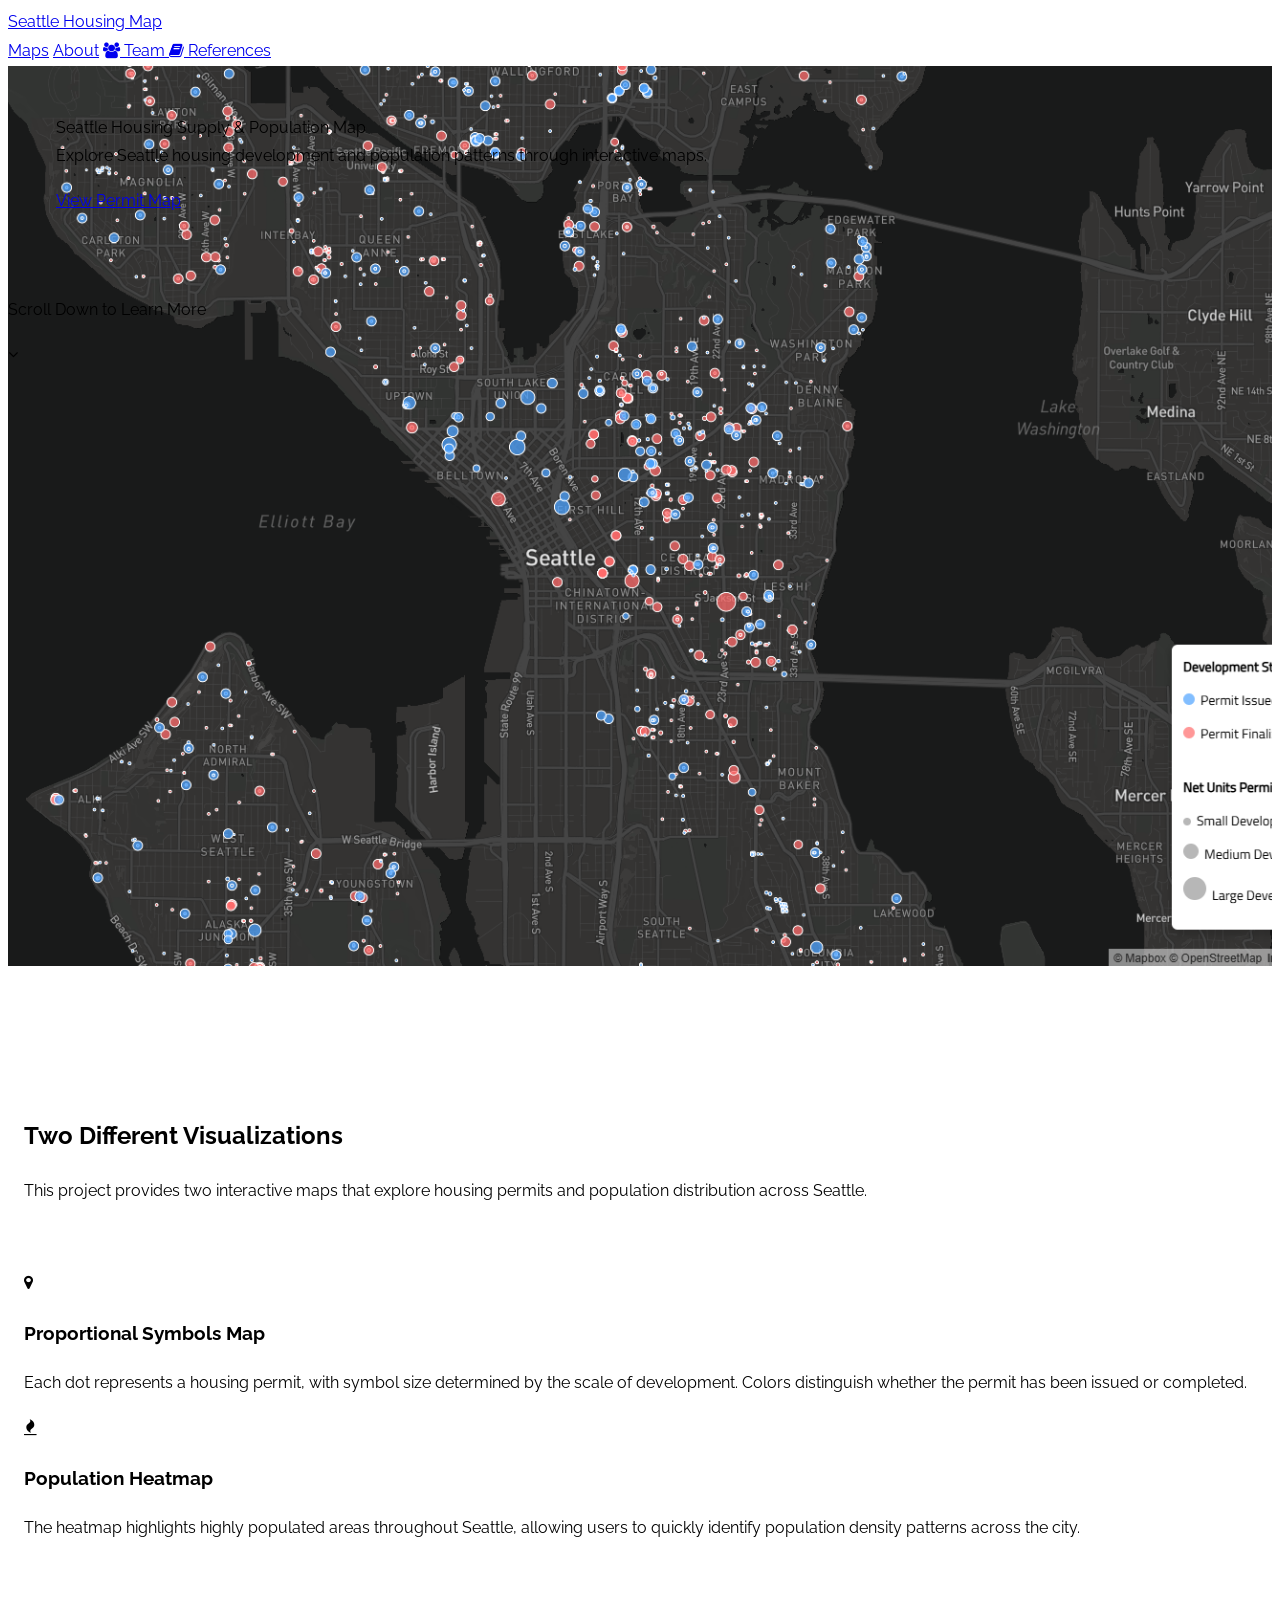
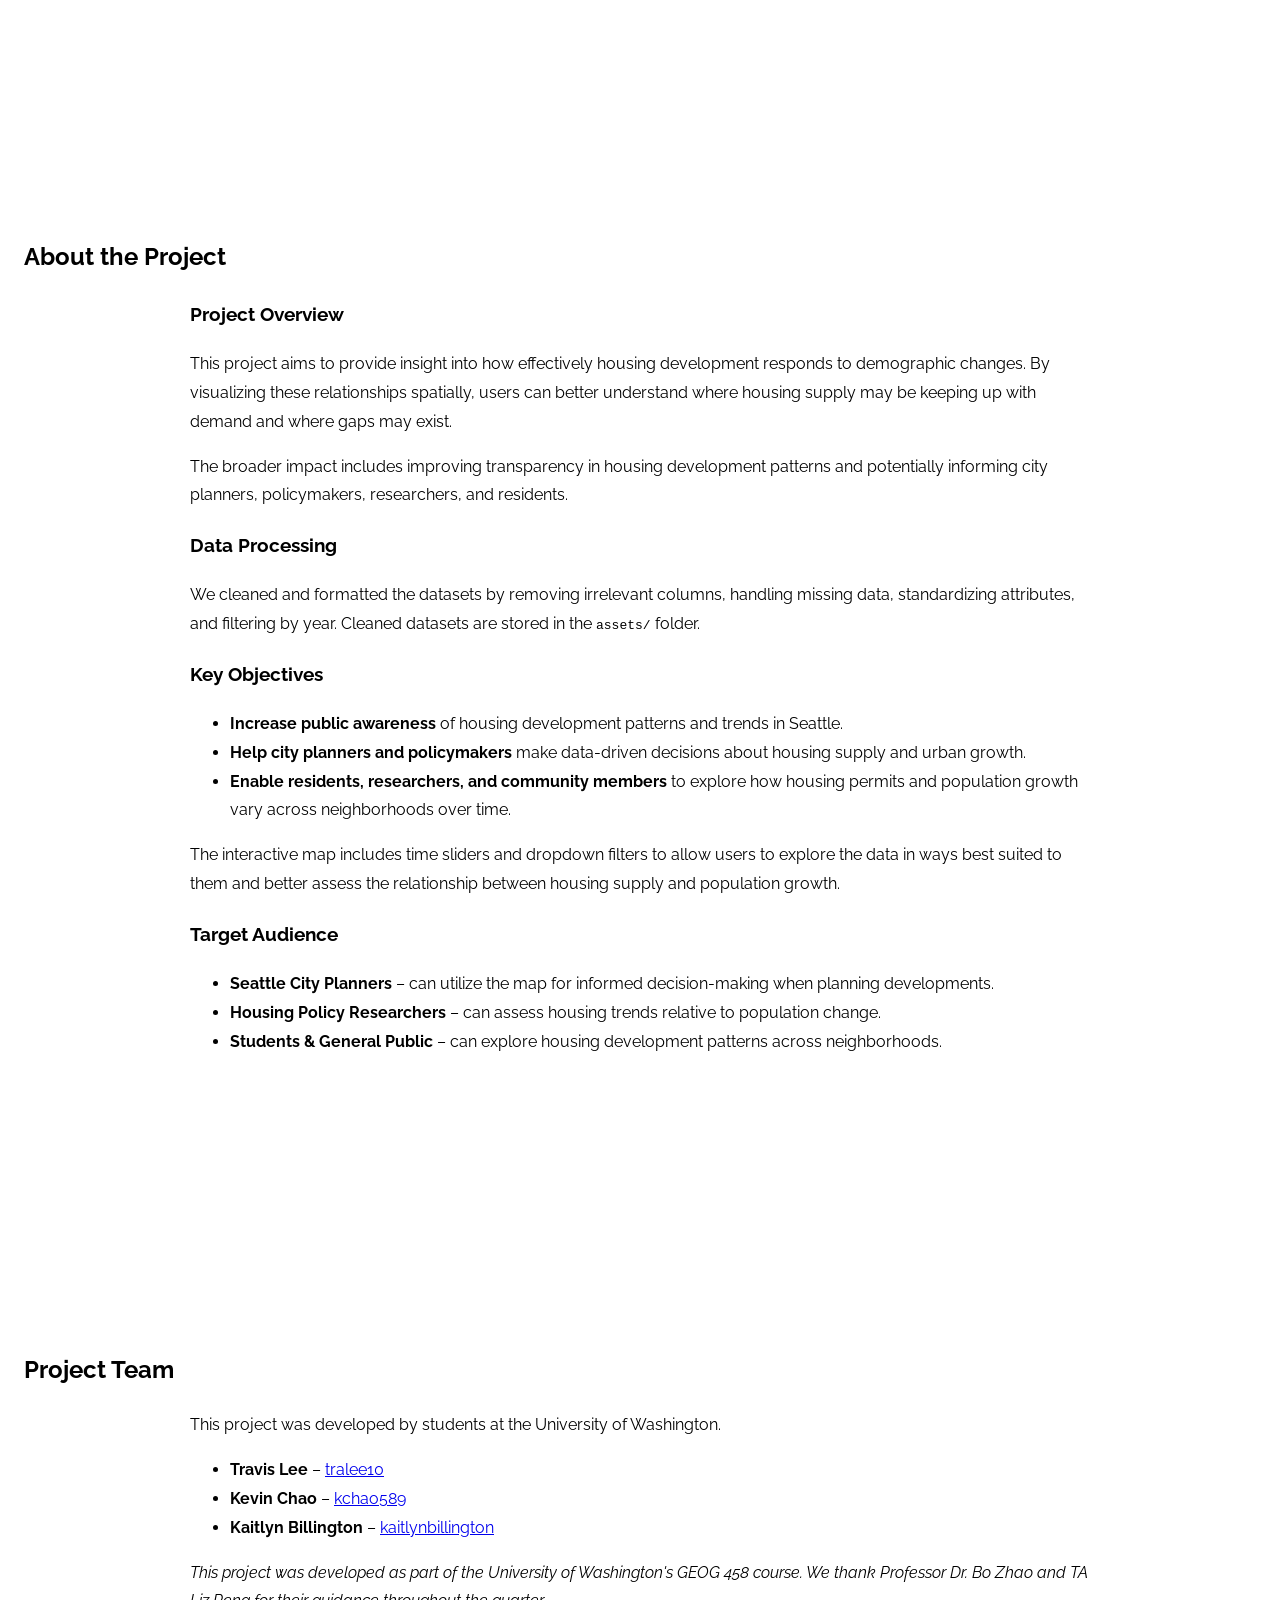
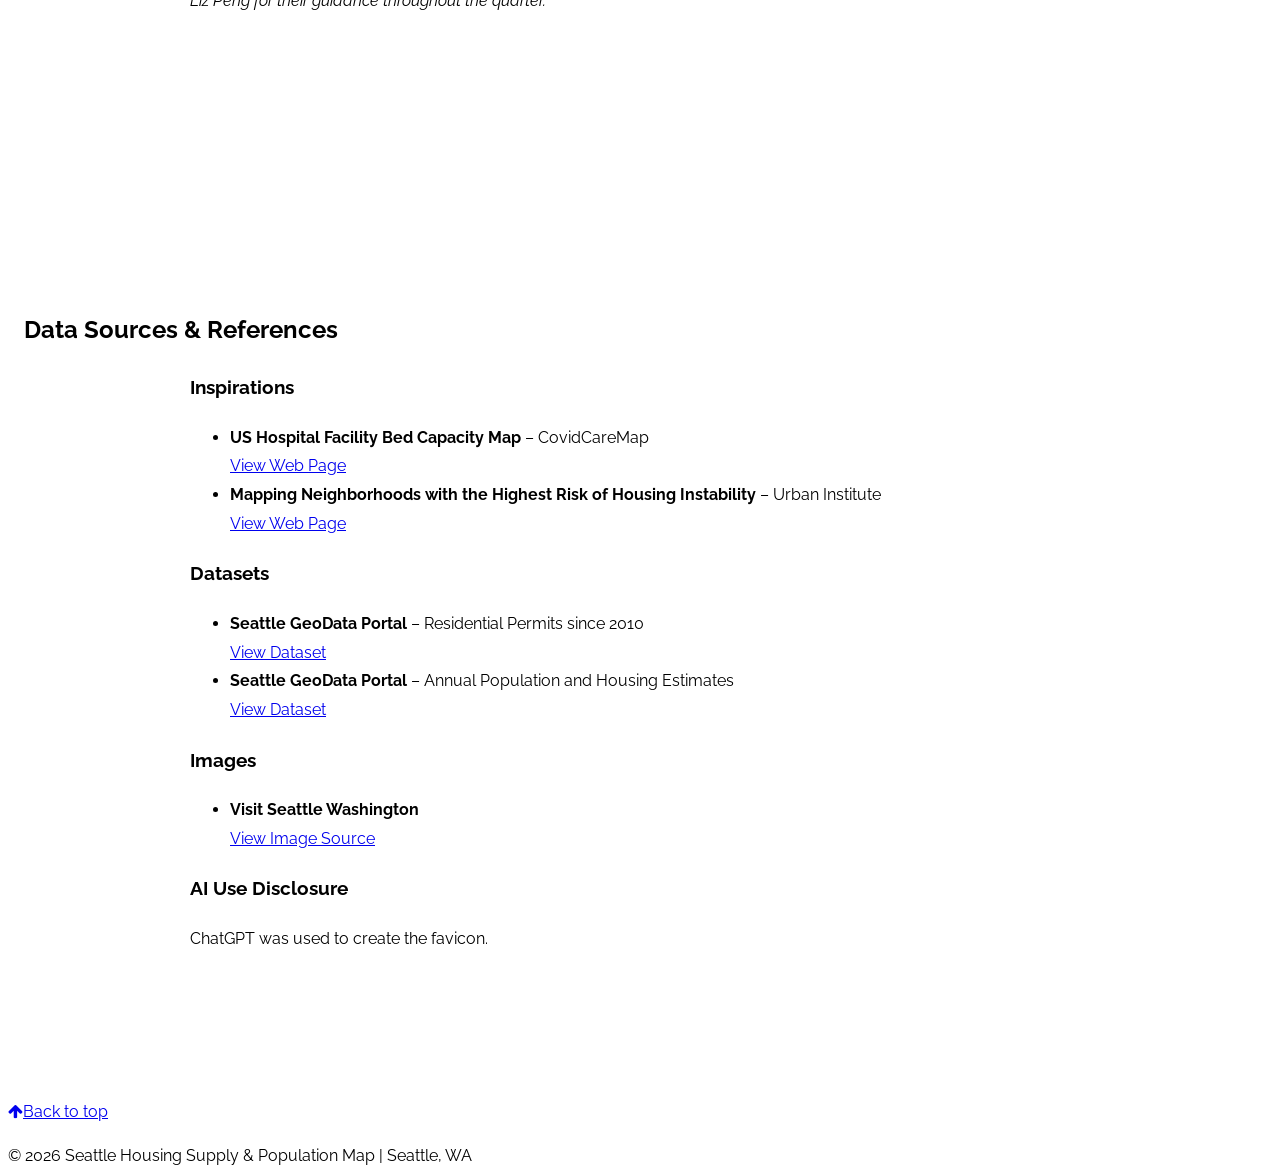
==== commit 414f6c3e: "Update index.html" ====
--- a/index.html
+++ b/index.html
@@ -27,7 +27,7 @@
 .bgimg{
 background-position:center;
 background-size:cover;
-background-image:url("img/housemap.png");
+background-image:url("img/house_map.png");
 min-height:100%;
 }
 
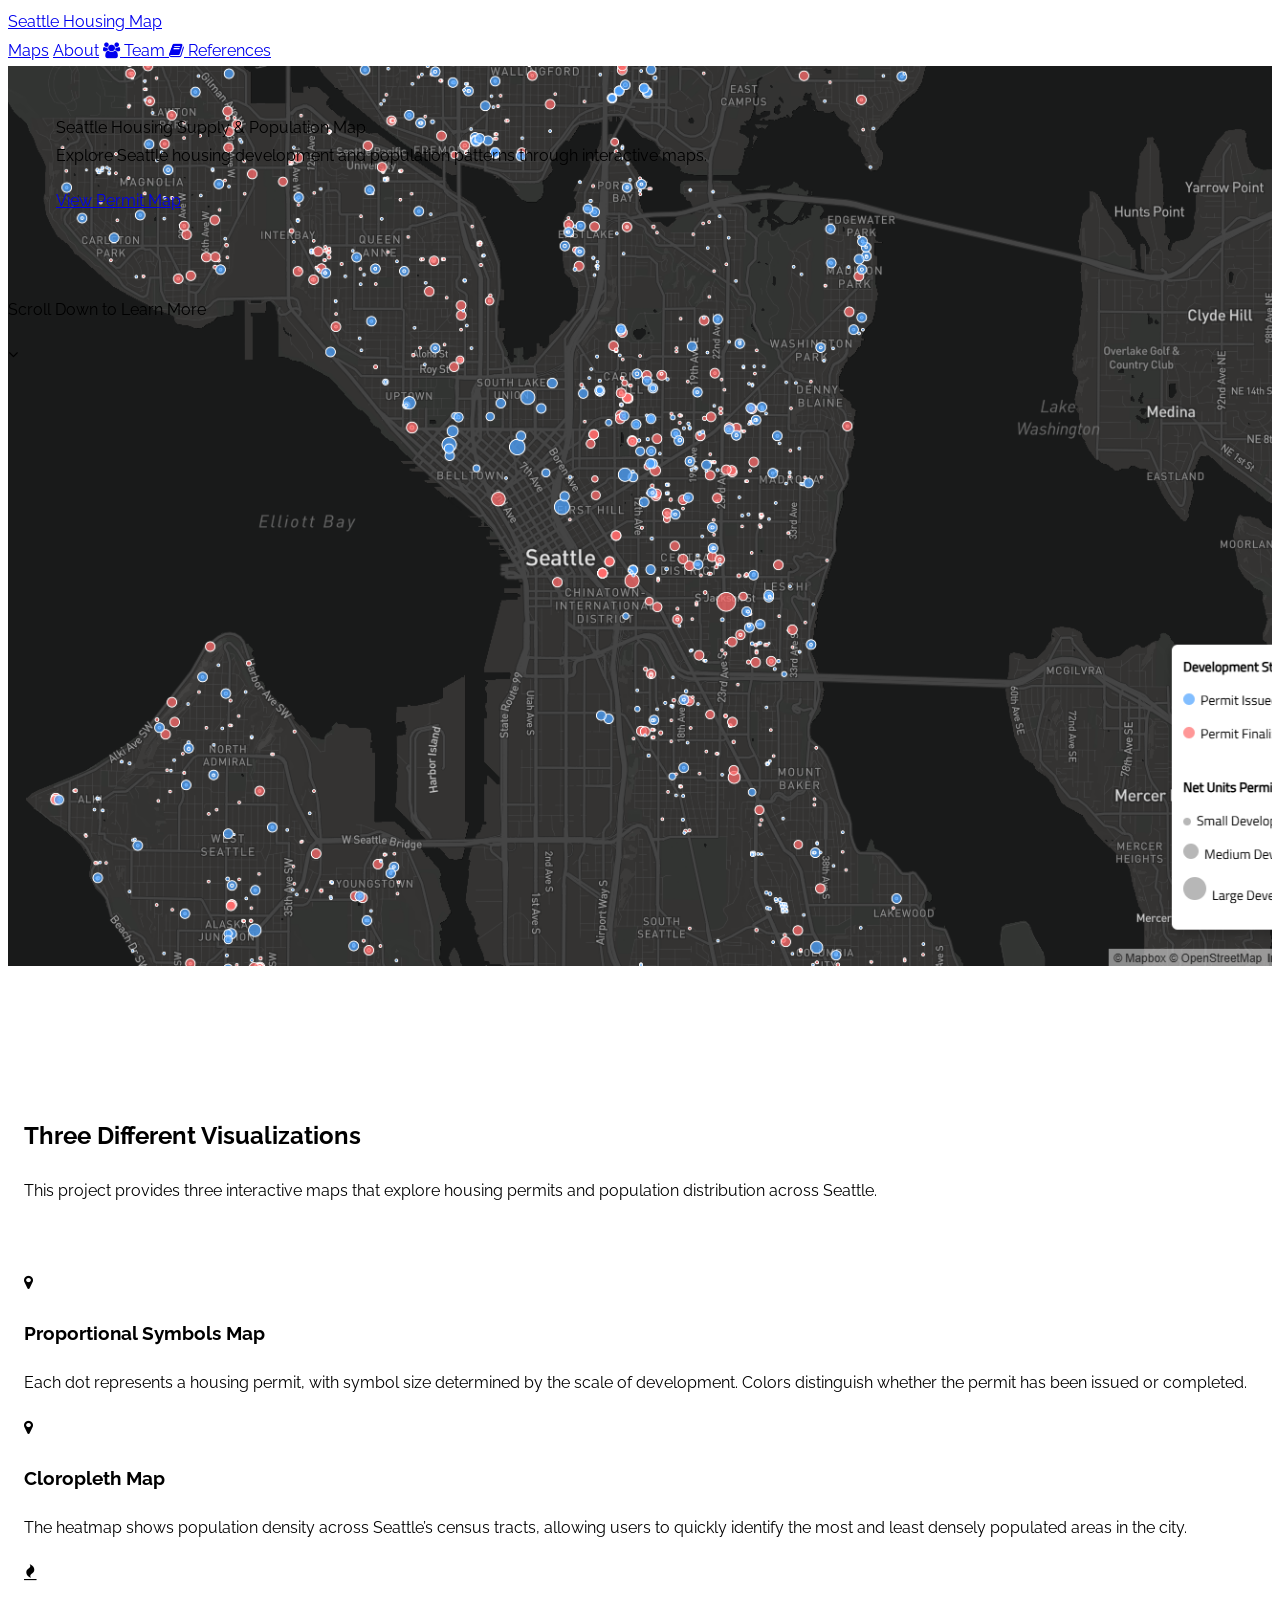
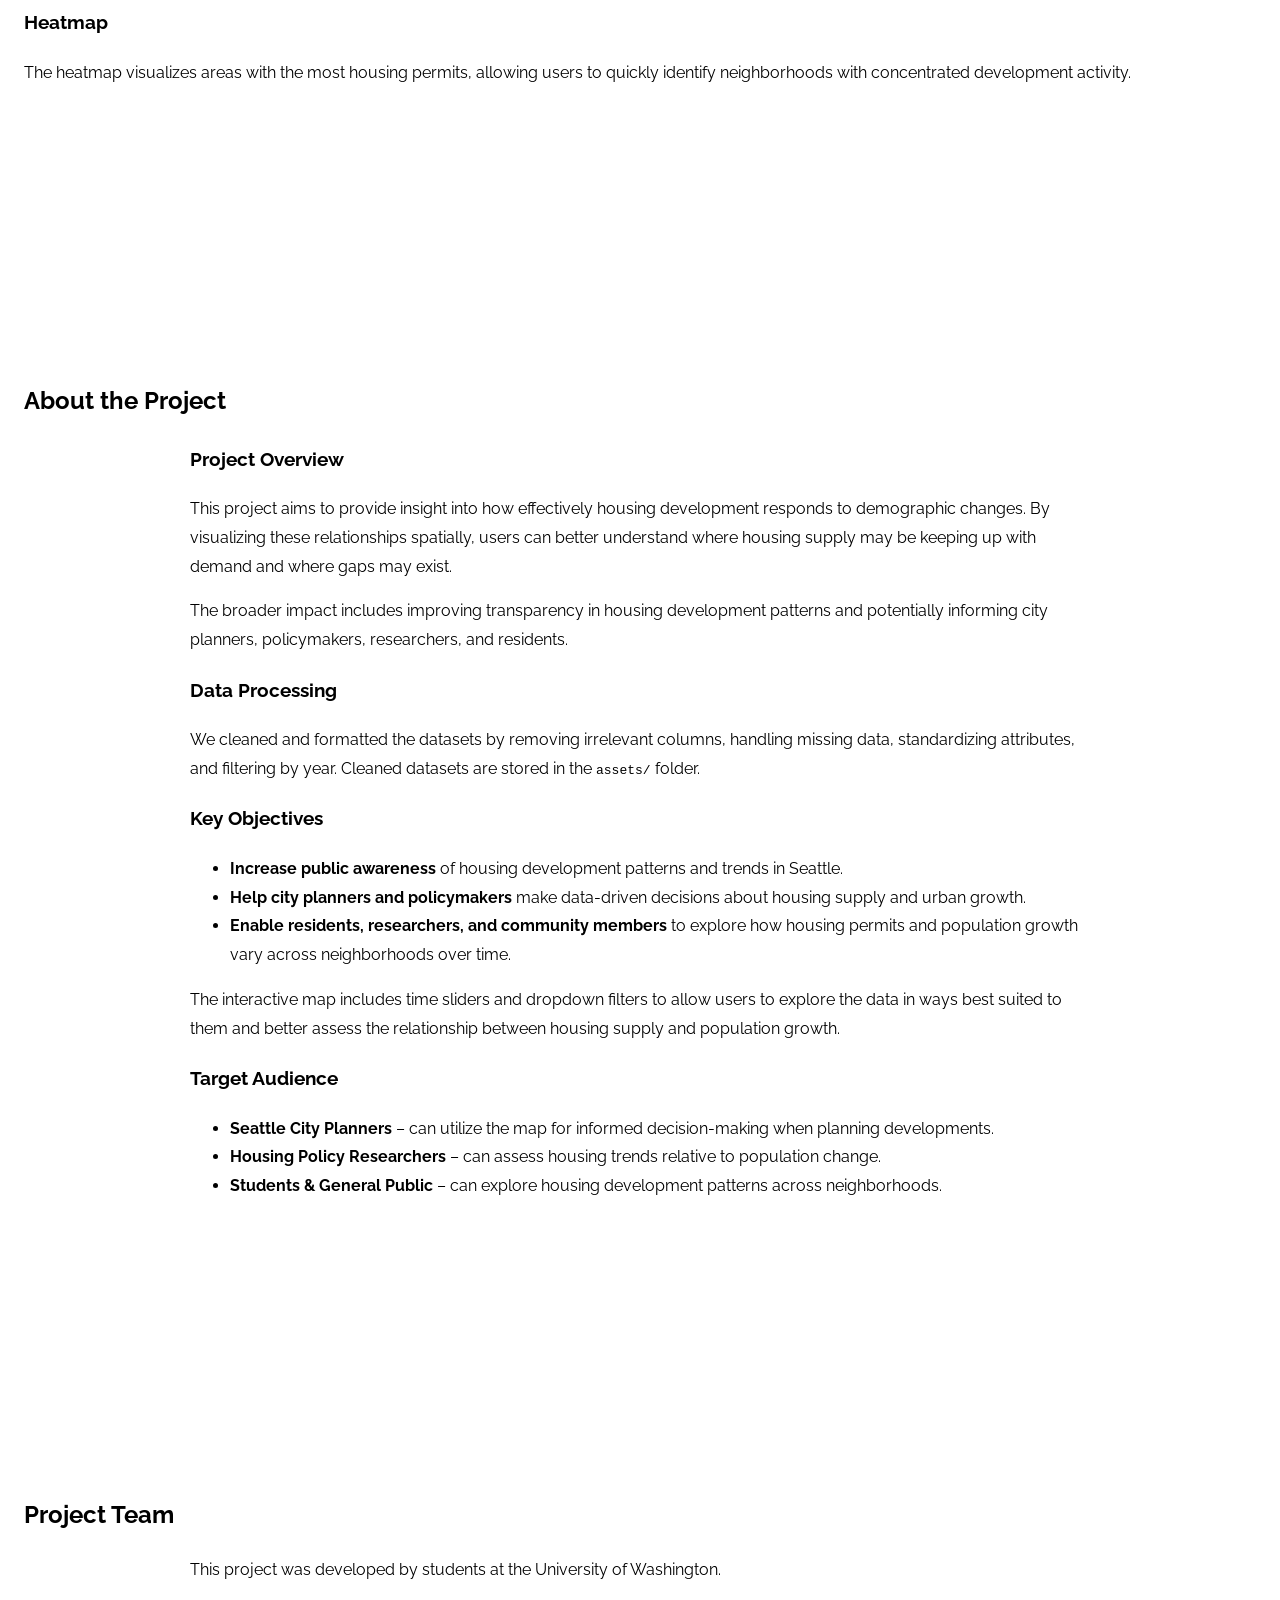
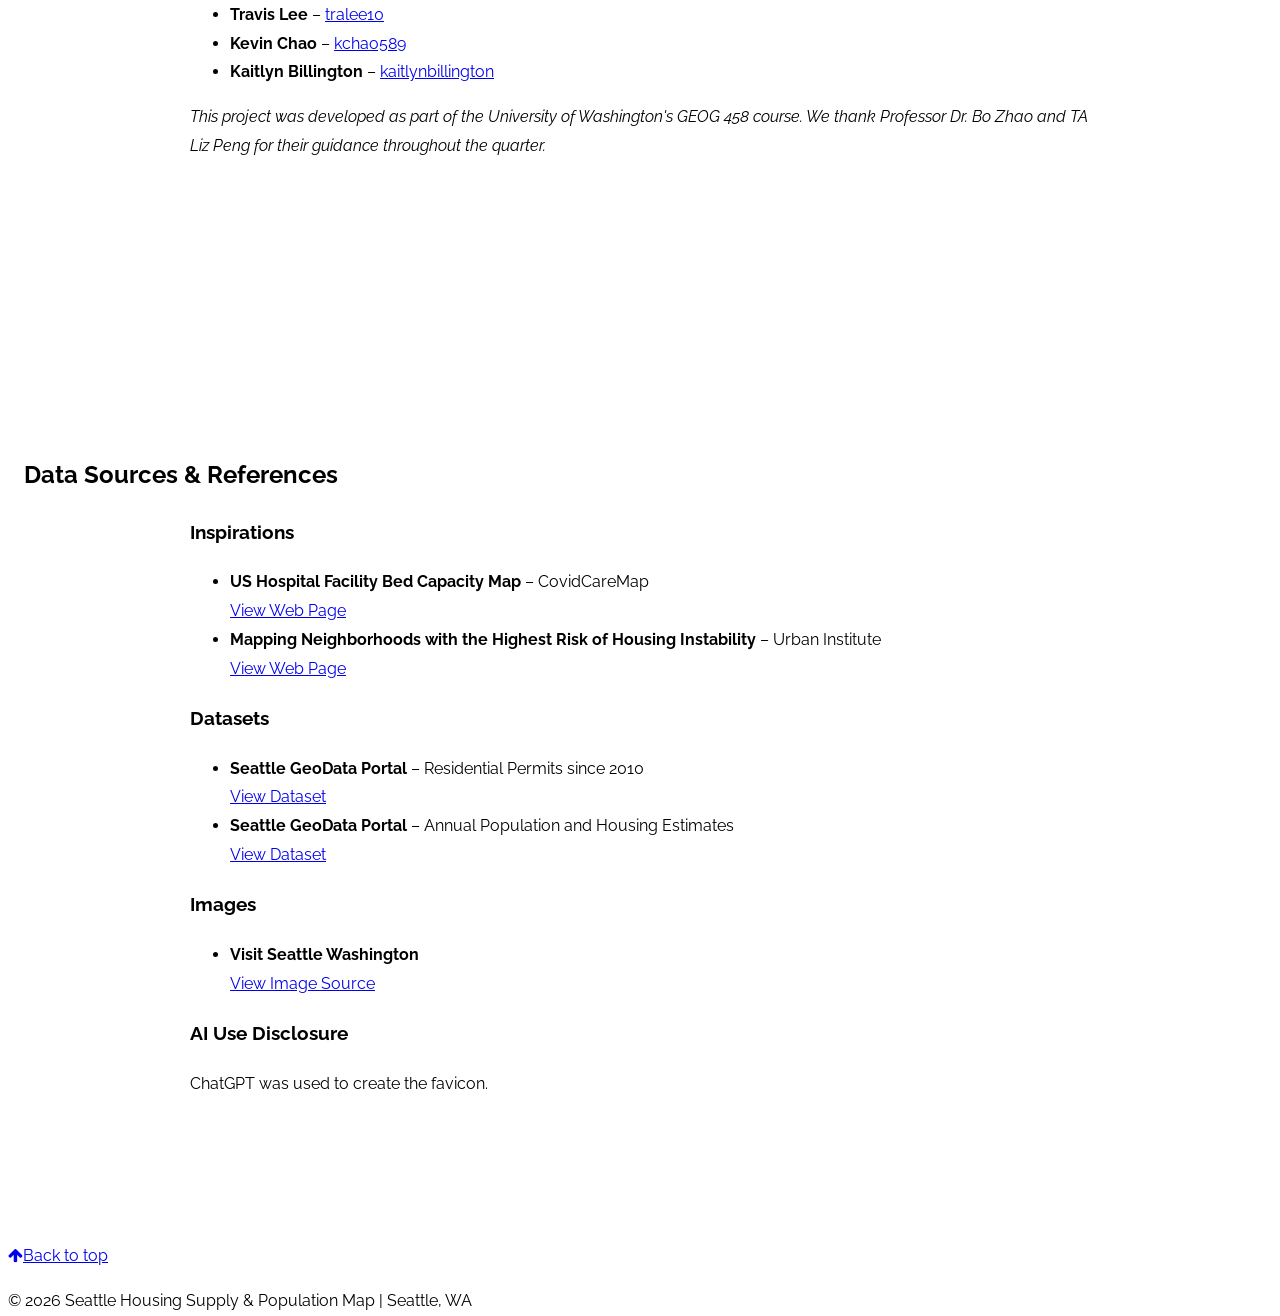
==== commit 065053e9: "Add files via upload" ====
--- a/index.html
+++ b/index.html
@@ -110,10 +110,10 @@
 
 <div class="w3-container w3-center" style="padding:128px 16px" id="maps">
 
-<h2>Two Different Visualizations</h2>
+<h2>Three Different Visualizations</h2>
 
 <p class="w3-large">
-This project provides two interactive maps that explore housing permits and population distribution across Seattle.
+This project provides three interactive maps that explore housing permits and population distribution across Seattle.
 </p>
 
 <div class="w3-row-padding" style="margin-top:64px">
@@ -133,16 +133,30 @@
 
 <div class="w3-half">
 
+<i class="fa fa-map-marker w3-margin-bottom w3-jumbo"></i>
+
+<h3>Cloropleth Map</h3>
+
+<p>
+The heatmap shows population density across Seattle’s census tracts, allowing users to quickly identify 
+the most and least densely populated areas in the city.
+</p>
+
+</div>
+
+<div class="w3-center">
+
 <i class="fa fa-fire w3-margin-bottom w3-jumbo"></i>
 
-<h3>Population Heatmap</h3>
-
-<p>
-The heatmap highlights highly populated areas throughout Seattle, allowing users to quickly identify
-population density patterns across the city.
-</p>
-
-</div>
+<h3>Heatmap</h3>
+
+<p>
+The heatmap visualizes areas with the most housing permits, allowing users to quickly identify neighborhoods 
+with concentrated development activity.
+</p>
+
+</div>
+
 
 </div>
 
@@ -347,4 +361,4 @@
 
 
 </body>
-</html>
+</html>
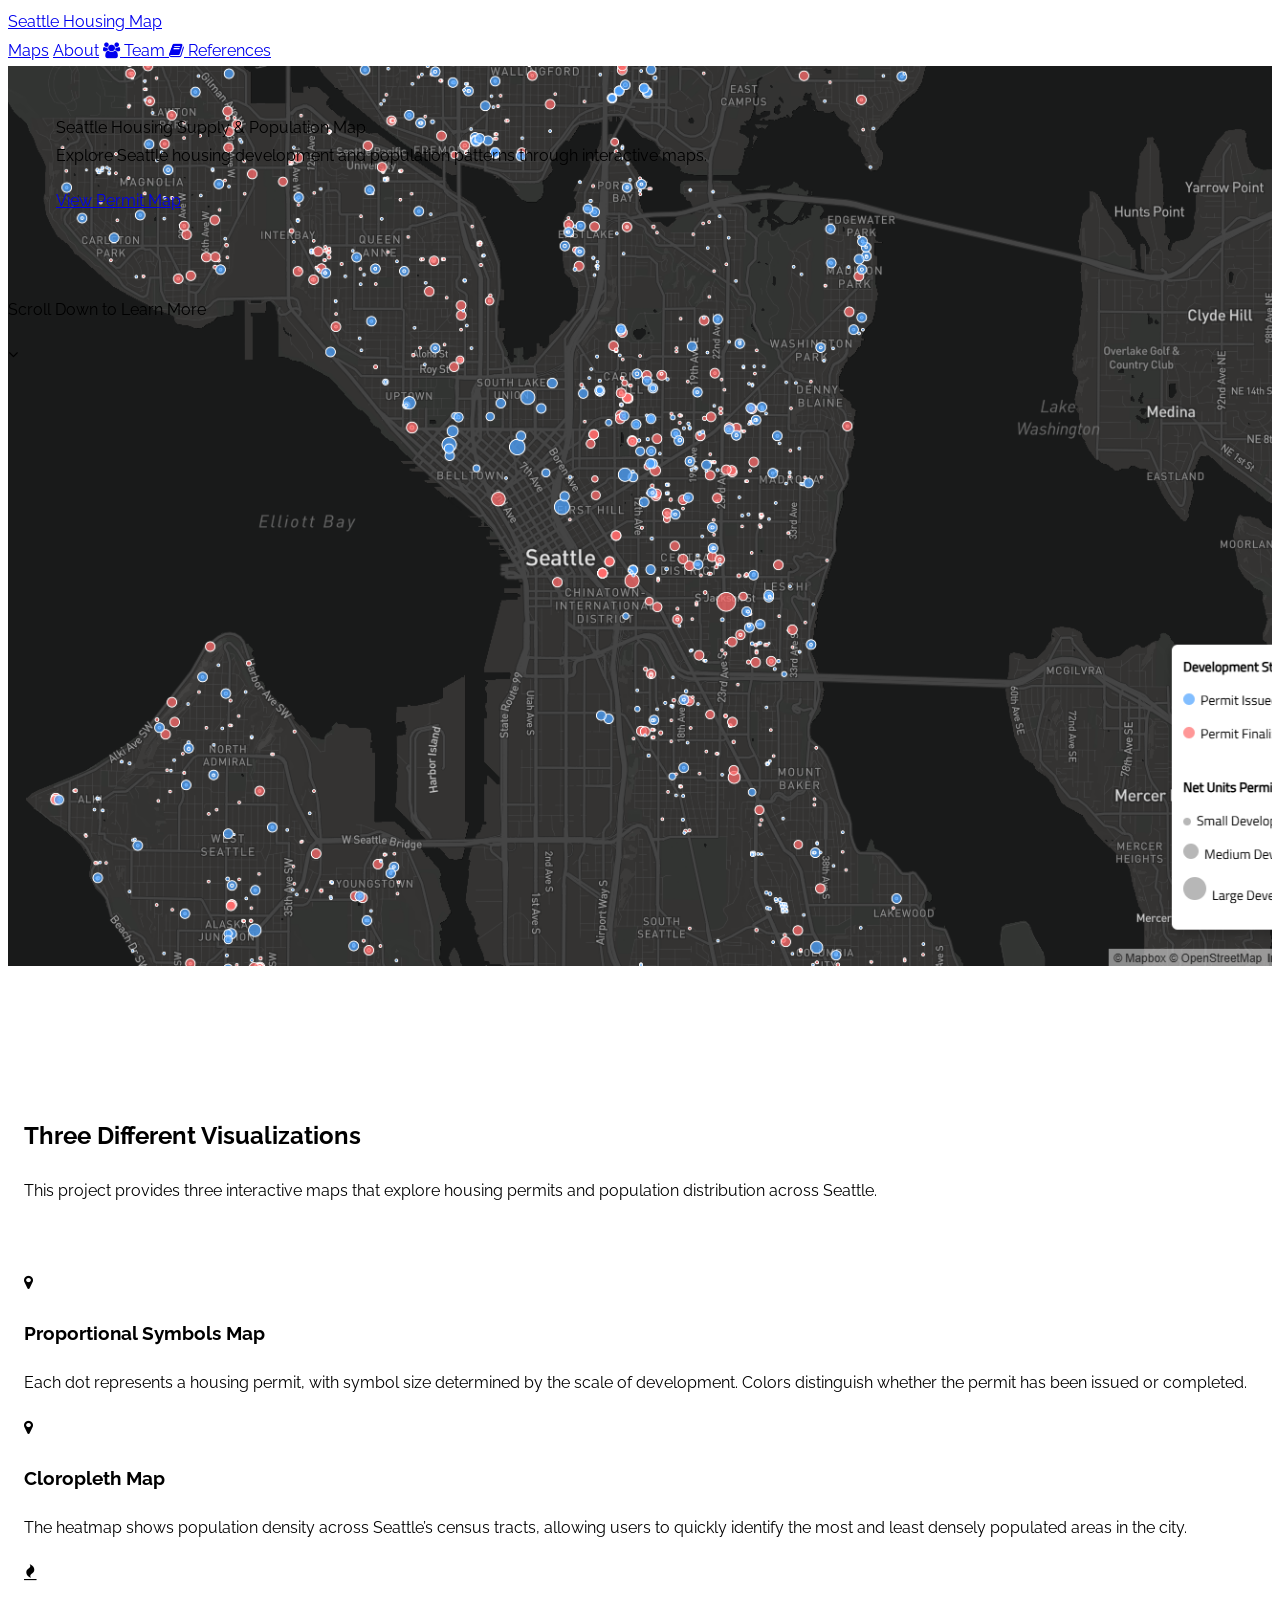
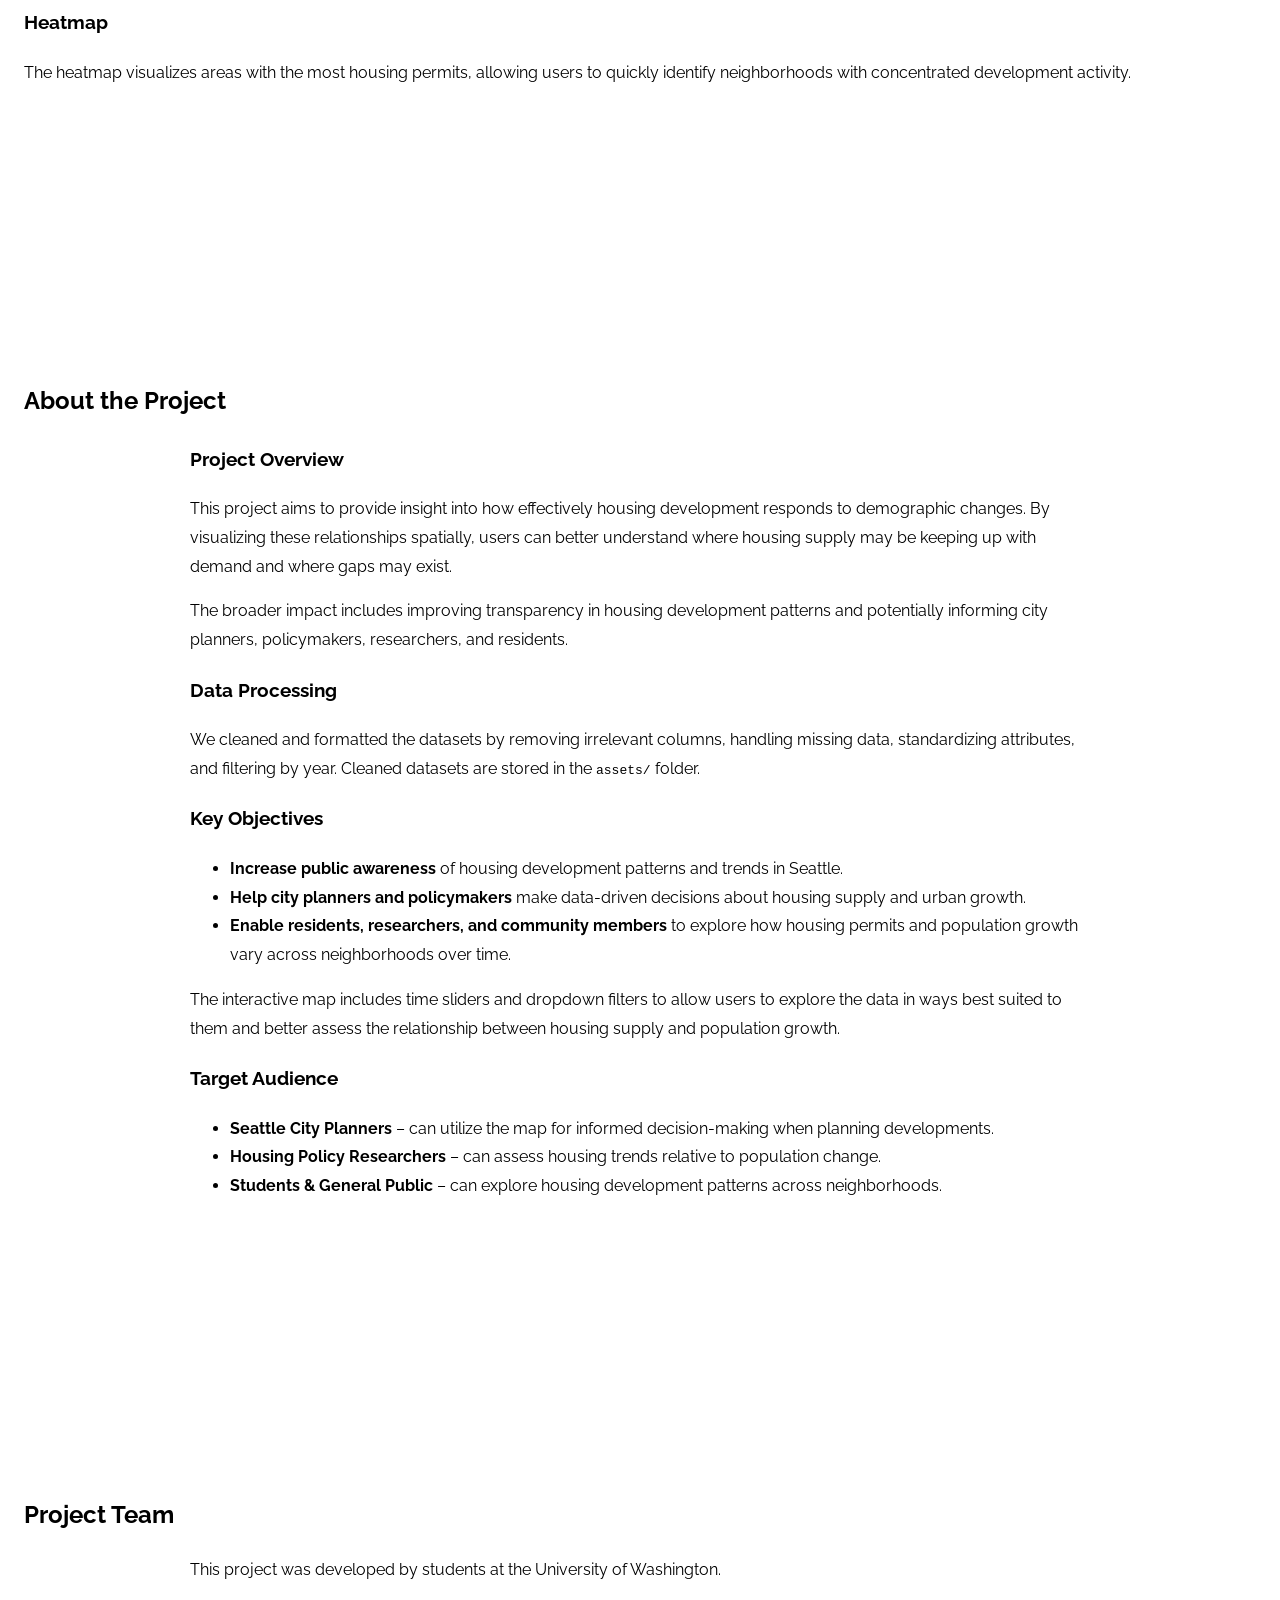
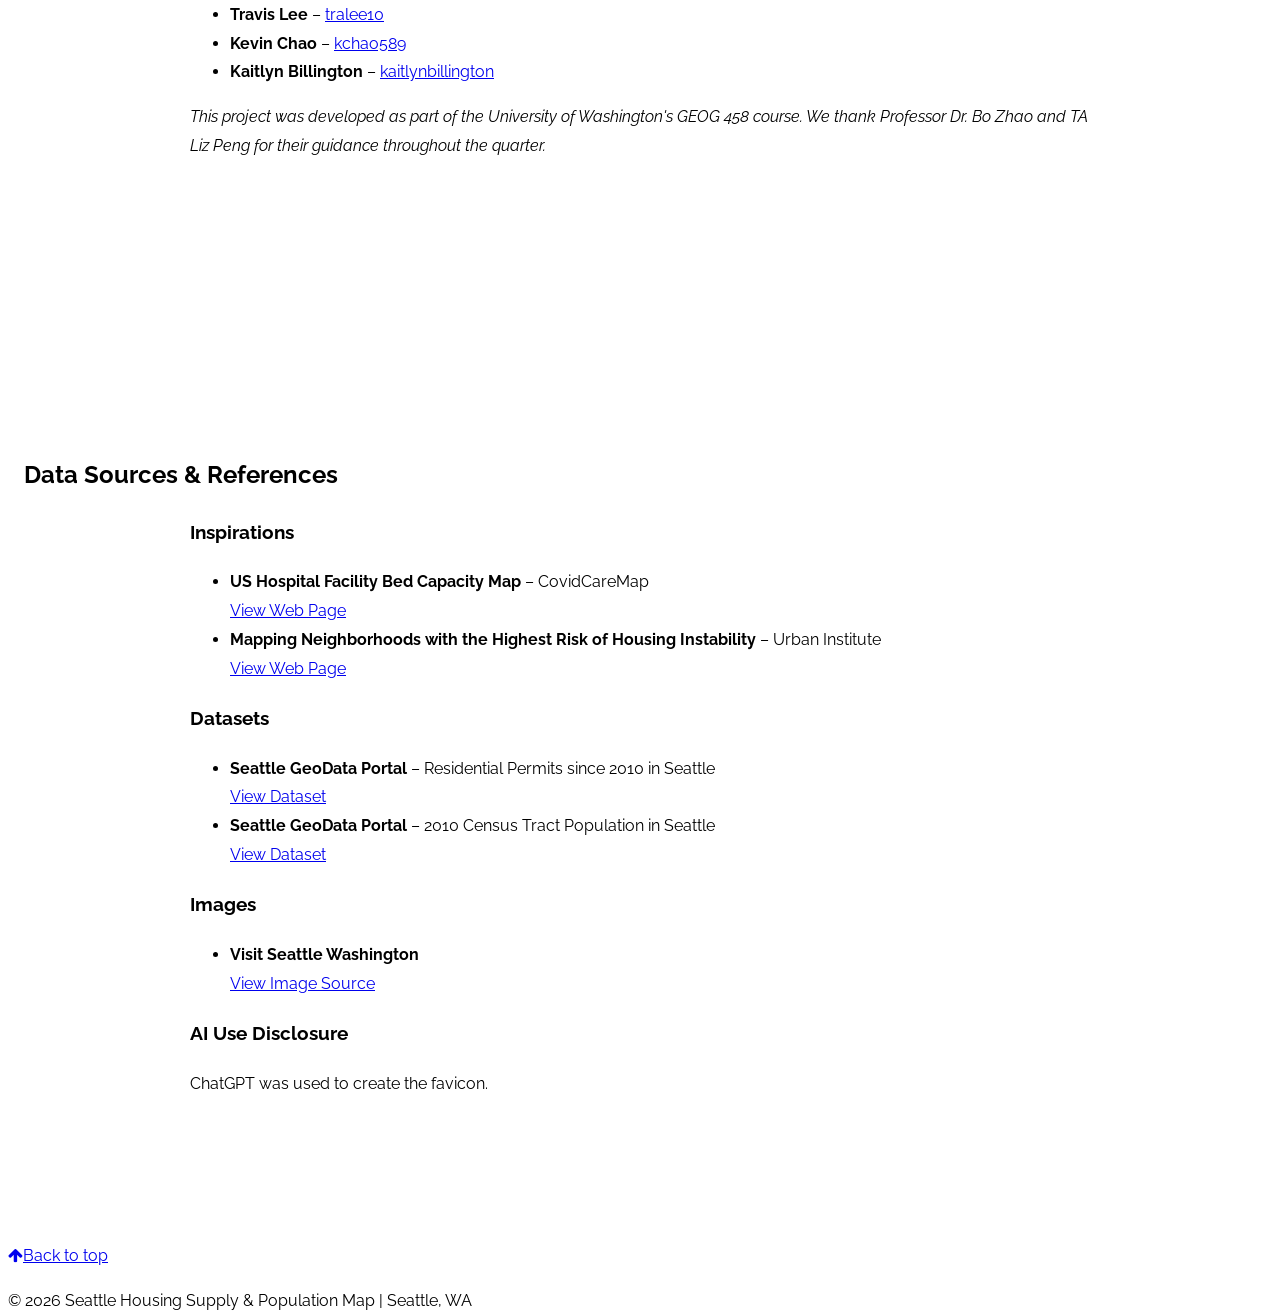
==== commit 52c29bab: "Update index.html" ====
--- a/index.html
+++ b/index.html
@@ -302,7 +302,7 @@
 <ul>
 
 <li>
-<strong>Seattle GeoData Portal</strong> – Residential Permits since 2010
+<strong>Seattle GeoData Portal</strong> – Residential Permits since 2010 in Seattle
 <br>
 <a href="https://data-seattlecitygis.opendata.arcgis.com/datasets/SeattleCityGIS::built-units-since-2010/about" target="_blank">
 View Dataset
@@ -310,9 +310,9 @@
 </li>
 
 <li>
-<strong>Seattle GeoData Portal</strong> – Annual Population and Housing Estimates
-<br>
-<a href="https://data-seattlecitygis.opendata.arcgis.com/datasets/SeattleCityGIS::annual-population-and-housing-estimates-for-2020-census-blocks-in-seattle/about" target="_blank">
+<strong>Seattle GeoData Portal</strong> – 2010 Census Tract Population in Seattle
+<br>
+<a href="https://data-seattlecitygis.opendata.arcgis.com/datasets/SeattleCityGIS::2010-census-tract-seattle-population-statistics/about" target="_blank">
 View Dataset
 </a>
 </li>
@@ -361,4 +361,4 @@
 
 
 </body>
-</html>+</html>
